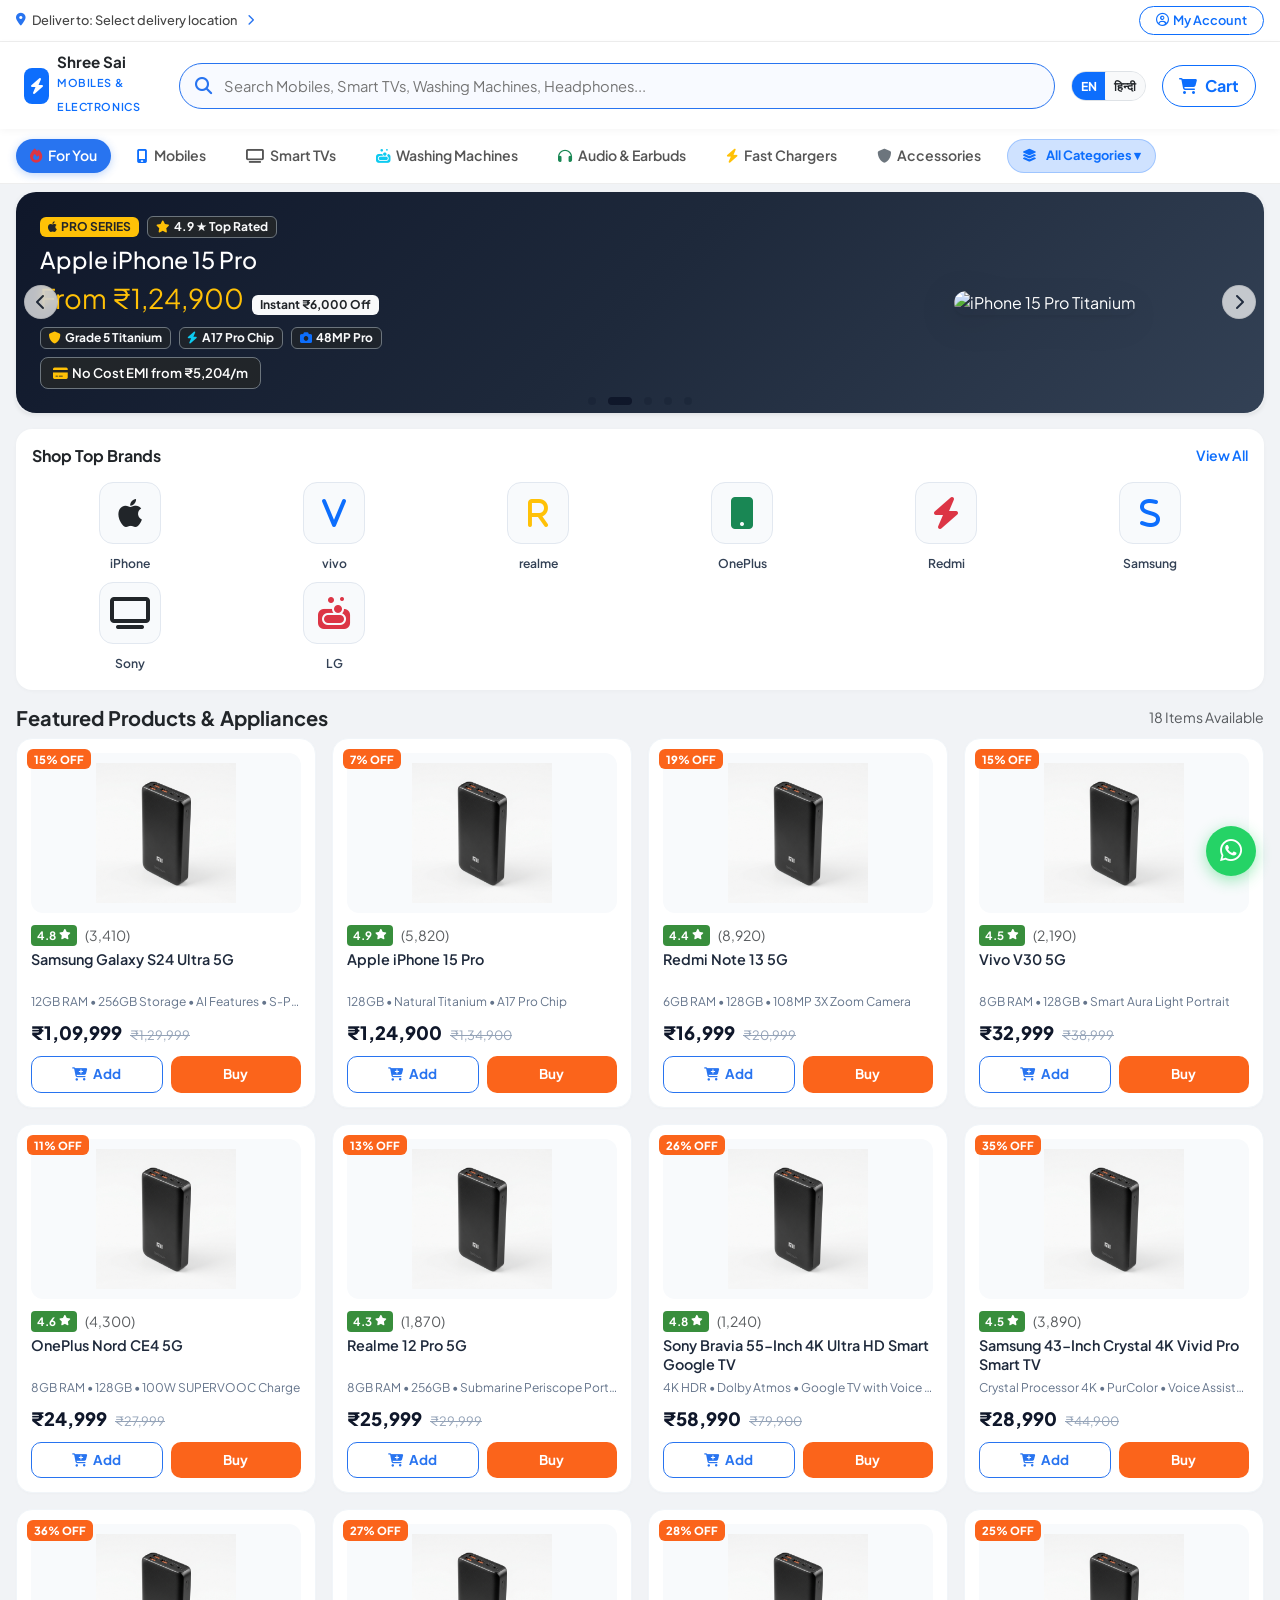
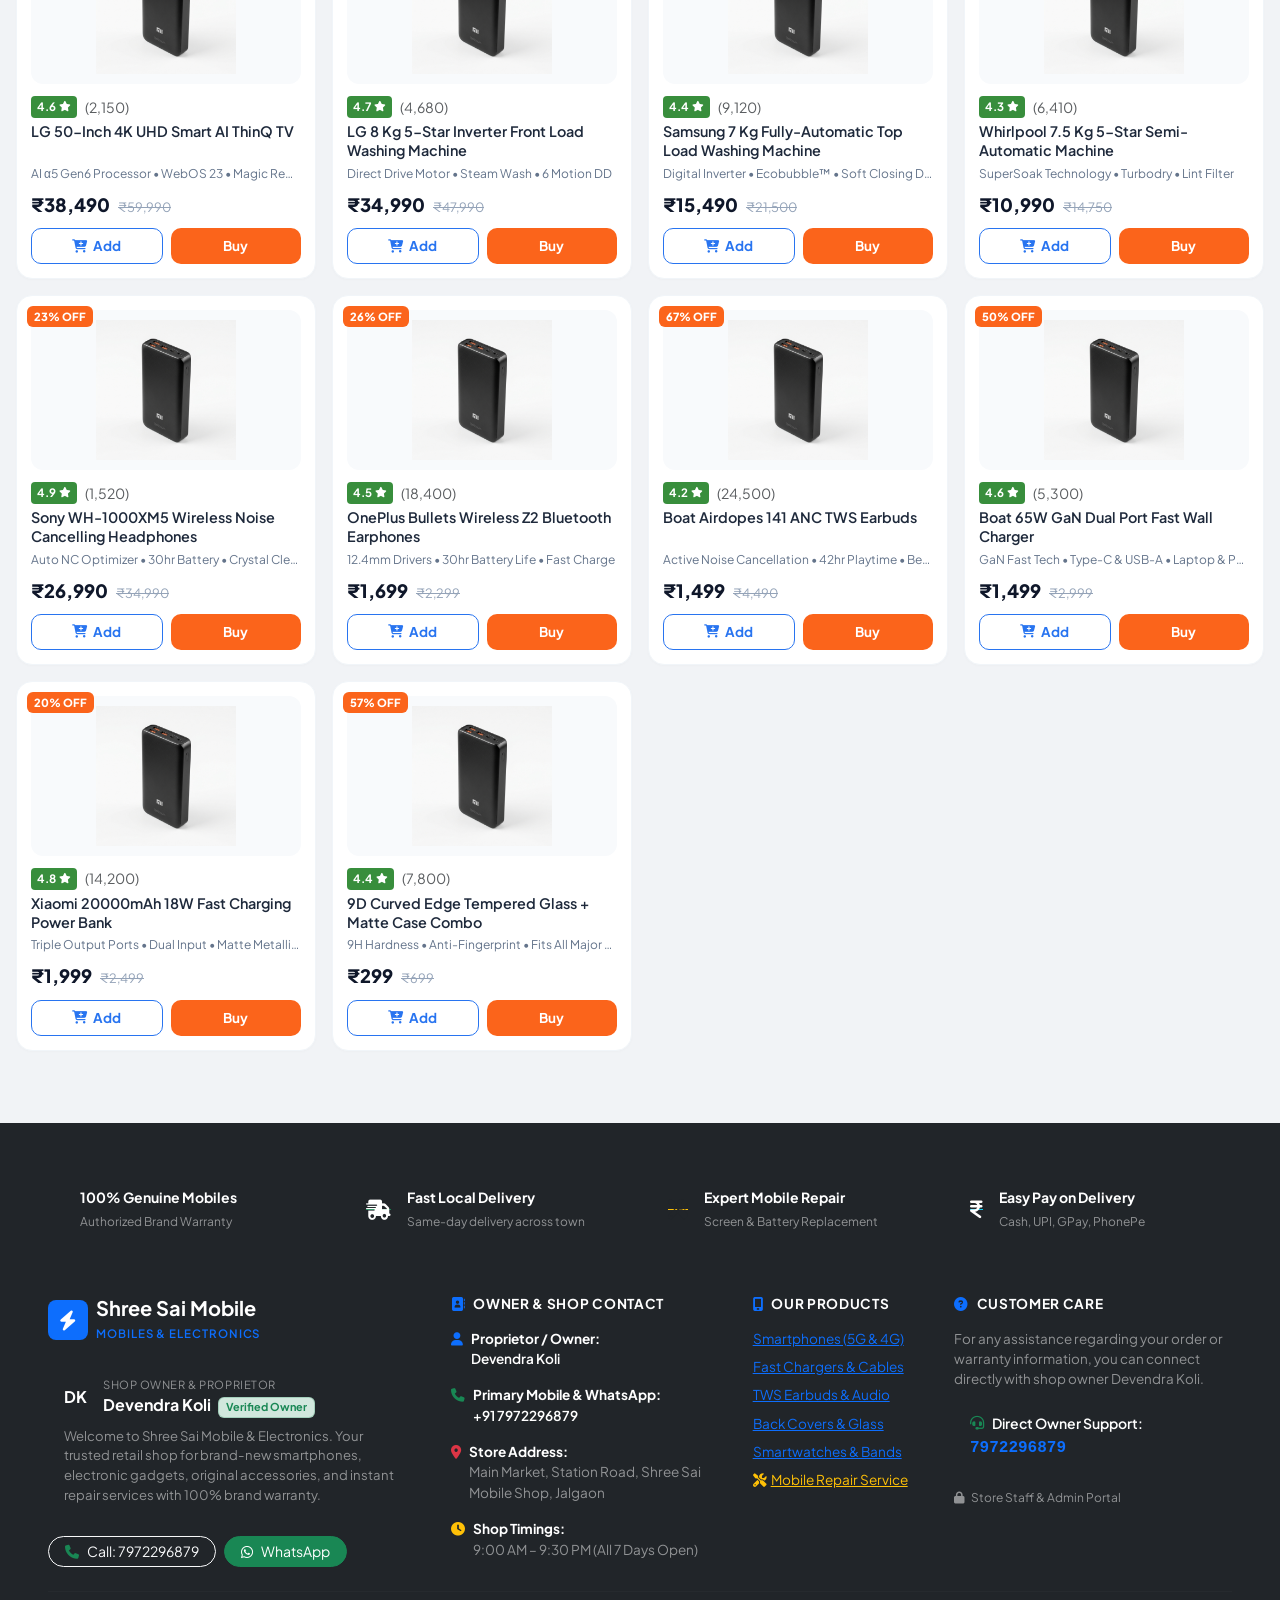
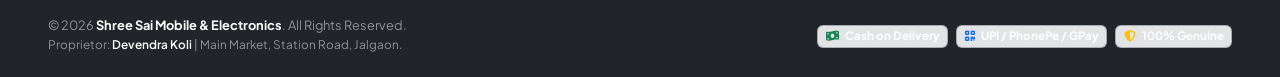
==== index.html @ baff97c4 "feat: complete Shree Sai Mobile & Electronics storefront, POS fast billing system, and management su" ====
<!DOCTYPE html>
<html lang="en">
<head>
    <meta charset="UTF-8">
    <meta name="viewport" content="width=device-width, initial-scale=1.0">
    <title>Shree Sai Mobile & Electronics | Online Store</title>

    <!-- Bootstrap 5.3 CSS -->
    <link href="https://cdn.jsdelivr.net/npm/bootstrap@5.3.3/dist/css/bootstrap.min.css" rel="stylesheet">

    <!-- FontAwesome 6 Icons -->
    <link rel="stylesheet" href="https://cdnjs.cloudflare.com/ajax/libs/font-awesome/6.5.1/css/all.min.css">

    <!-- Custom Storefront CSS -->
    <link rel="stylesheet" href="css/store.css">
</head>
<body>

    <!-- Simulated Mobile SMS Push Notification Toast -->
    <div id="smsNotificationBanner" class="sms-push-banner shadow-lg rounded-4 d-none">
        <div class="d-flex align-items-center gap-3">
            <div class="sms-icon-bubble bg-primary text-white rounded-circle d-flex align-items-center justify-content-center">
                <i class="fa-solid fa-comment-sms fa-lg"></i>
            </div>
            <div class="flex-grow-1">
                <div class="d-flex justify-content-between align-items-center">
                    <strong class="text-dark small"><i class="fa-solid fa-shield-check text-success me-1"></i> Shree Sai Mobile</strong>
                    <span class="badge bg-light text-muted fw-normal" style="font-size: 0.68rem;">Just now</span>
                </div>
                <div class="sms-text mt-1 text-dark" id="smsBannerText" style="font-size: 0.85rem;">
                    Your OTP for mobile verification is <span class="badge bg-primary fs-6 px-2 py-1 font-monospace" id="smsOtpCodeBadge">0000</span>.
                </div>
            </div>
            <button type="button" class="btn-close btn-close-sm" onclick="dismissSmsBanner()"></button>
        </div>
    </div>

    <!-- 1. Top Location & Quick Admin Bar -->
    <div class="store-topbar">
        <a href="javascript:void(0)" class="location-chip" onclick="alert('Delivery available across India with Same-Day Local Delivery!')">
            <i class="fa-solid fa-location-dot"></i>
            <span data-i18n="deliverToLabel">Deliver to: Select delivery location</span>
            <i class="fa-solid fa-chevron-right ms-1" style="font-size: 0.7rem;"></i>
        </a>

        <div class="d-flex align-items-center gap-2">
            <!-- Customer Account / Profile / Logout Dropdown -->
            <div id="userAccountTopChip">
                <button type="button" class="btn btn-sm btn-outline-primary rounded-pill px-3 py-1 fw-semibold d-flex align-items-center gap-1" style="font-size: 0.8rem;" onclick="openCustomerAuthModal()">
                    <i class="fa-regular fa-circle-user"></i>
                    <span data-i18n="accountGuest">My Account</span>
                </button>
            </div>
        </div>
    </div>

    <!-- 2. Sticky App Header with Search & Cart -->
    <header class="store-header">
        <div class="container-fluid px-2">
            <div class="d-flex align-items-center gap-2 gap-md-3">
                
                <!-- Store Brand Logo -->
                <div class="d-flex align-items-center gap-2">
                    <div class="rounded-3 bg-primary text-white d-flex align-items-center justify-content-center" style="width: 36px; height: 36px;">
                        <i class="fa-solid fa-bolt"></i>
                    </div>
                    <div class="d-none d-sm-block">
                        <div class="fw-bold text-dark lh-1" style="font-size: 0.95rem;">Shree Sai</div>
                        <small class="text-primary fw-semibold" style="font-size: 0.68rem; letter-spacing: 0.05em;">MOBILES & ELECTRONICS</small>
                    </div>
                </div>

                <!-- Big Pill Search Bar -->
                <div class="search-container flex-grow-1 position-relative">
                    <i class="fa-solid fa-magnifying-glass search-icon-inside" onclick="triggerStoreSearch()" title="Search"></i>
                    <input type="text" id="storeSearchInput" class="search-input-pill pe-5" placeholder="Search Mobiles, Smart TVs, Washing Machines, Headphones..." data-i18n-placeholder="storeSearchPlaceholder">
                    <button type="button" class="search-clear-btn d-none" id="storeSearchClearBtn" onclick="clearStoreSearch()" title="Clear search">
                        <i class="fa-solid fa-xmark"></i>
                    </button>
                </div>

                <!-- Direct Sticky Header Language Switcher (Visible on all screens) -->
                <div class="btn-group border rounded-pill overflow-hidden shadow-xs bg-light" role="group" style="flex-shrink: 0;">
                    <button type="button" class="btn btn-sm py-1 px-2 fw-bold" id="btnHeaderLangEn" onclick="setStoreLanguage('en')" style="font-size: 0.76rem;">
                        EN
                    </button>
                    <button type="button" class="btn btn-sm py-1 px-2 fw-bold" id="btnHeaderLangHi" onclick="setStoreLanguage('hi')" style="font-size: 0.76rem;">
                        हिन्दी
                    </button>
                </div>

                <!-- Desktop / Tablet Cart Trigger -->
                <button class="btn btn-outline-primary rounded-pill px-3 py-2 d-flex align-items-center gap-2 position-relative" onclick="openCartDrawer()" style="flex-shrink: 0;">
                    <i class="fa-solid fa-cart-shopping"></i>
                    <span class="d-none d-md-inline fw-bold" data-i18n="cartNav">Cart</span>
                    <span class="badge bg-danger rounded-pill cart-count-badge" style="display: none;">0</span>
                </button>

            </div>
        </div>
    </header>

    <!-- 3. Category Horizontal Scroll Tabs -->
    <nav class="category-scroll-bar">
        <button class="cat-tab active" data-category="all">
            <i class="fa-solid fa-fire text-danger"></i> <span data-i18n="tabForYou">For You</span>
        </button>
        <button class="cat-tab" data-category="mobiles">
            <i class="fa-solid fa-mobile-screen text-primary"></i> <span data-i18n="tabMobiles">Mobiles</span>
        </button>
        <button class="cat-tab" data-category="tvs">
            <i class="fa-solid fa-tv text-purple"></i> <span data-i18n="tabSmartTvs">Smart TVs</span>
        </button>
        <button class="cat-tab" data-category="washing_machines">
            <i class="fa-solid fa-soap text-info"></i> <span data-i18n="tabWashingMachines">Washing Machines</span>
        </button>
        <button class="cat-tab" data-category="audio">
            <i class="fa-solid fa-headphones text-success"></i> <span data-i18n="tabAudio">Audio & Earbuds</span>
        </button>
        <button class="cat-tab" data-category="chargers">
            <i class="fa-solid fa-bolt text-warning"></i> <span data-i18n="tabChargers">Fast Chargers</span>
        </button>
        <button class="cat-tab" data-category="accessories">
            <i class="fa-solid fa-shield text-secondary"></i> <span data-i18n="tabAccessories">Accessories</span>
        </button>
        <button class="cat-tab btn-all-cats bg-primary-subtle text-primary border-primary border-opacity-25 fw-bold" onclick="openCategoriesModal()" title="View all product categories">
            <i class="fa-solid fa-layer-group me-1"></i> <span data-i18n="allCategoriesBtn">All Categories ▾</span>
        </button>
    </nav>

    <!-- Main Storefront Container -->
    <main class="container-fluid px-3 py-2">

        <!-- 4. Hero Promo Banner Carousel (5 Dynamic Slides with 2-Second Auto-Slide & Controls) -->
        <div id="heroPromoCarousel" class="carousel slide position-relative mb-3" data-bs-ride="carousel" data-bs-interval="2000" data-bs-pause="hover">
            <!-- Carousel Indicators (Dots) -->
            <div class="carousel-indicators carousel-indicators-custom">
                <button type="button" data-bs-target="#heroPromoCarousel" data-bs-slide-to="0" class="active" aria-current="true" aria-label="Slide 1"></button>
                <button type="button" data-bs-target="#heroPromoCarousel" data-bs-slide-to="1" aria-label="Slide 2"></button>
                <button type="button" data-bs-target="#heroPromoCarousel" data-bs-slide-to="2" aria-label="Slide 3"></button>
                <button type="button" data-bs-target="#heroPromoCarousel" data-bs-slide-to="3" aria-label="Slide 4"></button>
                <button type="button" data-bs-target="#heroPromoCarousel" data-bs-slide-to="4" aria-label="Slide 5"></button>
            </div>

            <!-- Carousel Slides -->
            <div class="carousel-inner rounded-4 shadow-sm overflow-hidden">
                
                <!-- Slide 1: Galaxy S24 Ultra & Nova 5G -->
                <div class="carousel-item active">
                    <div class="promo-hero-card m-0" style="background: linear-gradient(135deg, #e0f2fe 0%, #dbeafe 50%, #eff6ff 100%); min-height: 220px;">
                        <div class="row align-items-center g-3">
                            <div class="col-7 col-md-8">
                                <div class="d-flex align-items-center gap-2 mb-2">
                                    <span class="badge bg-danger text-white px-2 py-1 fw-bold"><i class="fa-solid fa-fire me-1"></i><span data-i18n="slide1Badge">FESTIVE DEAL</span></span>
                                    <div class="hero-rating-badge mb-0">
                                        <span>4.8</span> <i class="fa-solid fa-star" style="font-size: 0.65rem;"></i>
                                    </div>
                                </div>
                                <h2 class="fw-extrabold text-dark mb-1" style="font-size: 1.45rem;" data-i18n="slide1Title">Samsung S24 Ultra & Nova 5G</h2>
                                <div class="d-flex align-items-baseline gap-2 mb-2">
                                    <span class="text-primary fw-extrabold" style="font-size: 1.7rem;" data-i18n="slide1Price">From ₹13,999</span>
                                    <span class="text-muted text-decoration-line-through small">₹19,999</span>
                                    <span class="badge bg-success">30% OFF</span>
                                </div>
                                <div class="d-flex flex-wrap gap-2 mb-2 d-none d-sm-flex">
                                    <span class="badge bg-white text-dark border"><i class="fa-solid fa-microchip text-primary me-1"></i>Snapdragon 8 Gen 3</span>
                                    <span class="badge bg-white text-dark border"><i class="fa-solid fa-camera text-danger me-1"></i>200MP AI Cam</span>
                                    <span class="badge bg-white text-dark border"><i class="fa-solid fa-battery-full text-success me-1"></i>6000mAh</span>
                                </div>
                                <div class="emi-pill mt-0"><i class="fa-solid fa-credit-card me-1 text-primary"></i><span data-i18n="slide1Emi">Pay Only ₹2,333/m No Cost EMI</span></div>
                            </div>
                            <div class="col-5 col-md-4 text-center">
                                <div class="hero-img-box">
                                    <img src="https://images.unsplash.com/photo-1610945265064-0e34e5519bbf?w=800&auto=format&fit=crop&q=80" alt="Flagship Smartphone" class="img-fluid rounded-4 shadow-sm" style="max-height: 190px; object-fit: cover;">
                                </div>
                            </div>
                        </div>
                    </div>
                </div>

                <!-- Slide 2: Apple iPhone 15 Pro Titanium -->
                <div class="carousel-item">
                    <div class="promo-hero-card m-0" style="background: linear-gradient(135deg, #0f172a 0%, #1e293b 50%, #334155 100%); min-height: 220px; color: #ffffff;">
                        <div class="row align-items-center g-3">
                            <div class="col-7 col-md-8">
                                <div class="d-flex align-items-center gap-2 mb-2">
                                    <span class="badge bg-warning text-dark px-2 py-1 fw-bold"><i class="fa-brands fa-apple me-1"></i><span data-i18n="slide2Badge">PRO SERIES</span></span>
                                    <span class="badge bg-dark border border-secondary text-light"><i class="fa-solid fa-star text-warning me-1"></i>4.9 ★ Top Rated</span>
                                </div>
                                <h2 class="fw-extrabold text-white mb-1" style="font-size: 1.45rem;" data-i18n="slide2Title">Apple iPhone 15 Pro</h2>
                                <div class="d-flex align-items-baseline gap-2 mb-2">
                                    <span class="text-warning fw-extrabold" style="font-size: 1.7rem;" data-i18n="slide2Price">From ₹1,24,900</span>
                                    <span class="badge bg-light text-dark">Instant ₹6,000 Off</span>
                                </div>
                                <div class="d-flex flex-wrap gap-2 mb-2 d-none d-sm-flex">
                                    <span class="badge bg-dark bg-opacity-75 text-light border border-secondary"><i class="fa-solid fa-shield text-warning me-1"></i>Grade 5 Titanium</span>
                                    <span class="badge bg-dark bg-opacity-75 text-light border border-secondary"><i class="fa-solid fa-bolt text-info me-1"></i>A17 Pro Chip</span>
                                    <span class="badge bg-dark bg-opacity-75 text-light border border-secondary"><i class="fa-solid fa-camera text-primary me-1"></i>48MP Pro</span>
                                </div>
                                <div class="emi-pill mt-0 bg-dark text-white border-secondary"><i class="fa-solid fa-credit-card me-1 text-warning"></i><span data-i18n="slide2Emi">No Cost EMI from ₹5,204/m</span></div>
                            </div>
                            <div class="col-5 col-md-4 text-center">
                                <div class="hero-img-box">
                                    <img src="https://images.unsplash.com/photo-1695048133142-1a20484d2569?w=800&auto=format&fit=crop&q=80" alt="iPhone 15 Pro Titanium" class="img-fluid rounded-4 shadow-sm" style="max-height: 190px; object-fit: cover;">
                                </div>
                            </div>
                        </div>
                    </div>
                </div>

                <!-- Slide 3: 4K Smart Google TVs (Cinema at Home) -->
                <div class="carousel-item">
                    <div class="promo-hero-card m-0" style="background: linear-gradient(135deg, #1e1b4b 0%, #312e81 50%, #4338ca 100%); min-height: 220px; color: #ffffff;">
                        <div class="row align-items-center g-3">
                            <div class="col-7 col-md-8">
                                <div class="d-flex align-items-center gap-2 mb-2">
                                    <span class="badge bg-info text-dark px-2 py-1 fw-bold"><i class="fa-solid fa-tv me-1"></i><span data-i18n="slide3Badge">CINEMA EXPERIENCE</span></span>
                                    <span class="badge bg-dark border border-secondary text-light"><i class="fa-solid fa-star text-warning me-1"></i>4.8 ★</span>
                                </div>
                                <h2 class="fw-extrabold text-white mb-1" style="font-size: 1.45rem;" data-i18n="slide3Title">Sony Bravia & Samsung 4K TV</h2>
                                <div class="d-flex align-items-baseline gap-2 mb-2">
                                    <span class="text-warning fw-extrabold" style="font-size: 1.7rem;" data-i18n="slide3Price">From ₹24,990</span>
                                    <span class="badge bg-danger">Up to 45% OFF</span>
                                </div>
                                <div class="d-flex flex-wrap gap-2 mb-2 d-none d-sm-flex">
                                    <span class="badge bg-dark bg-opacity-75 text-light border border-secondary"><i class="fa-solid fa-volume-high text-info me-1"></i>Dolby Atmos</span>
                                    <span class="badge bg-dark bg-opacity-75 text-light border border-secondary"><i class="fa-solid fa-expand text-warning me-1"></i>55" Bezel-less</span>
                                    <span class="badge bg-dark bg-opacity-75 text-light border border-secondary"><i class="fa-solid fa-microphone text-success me-1"></i>Google TV</span>
                                </div>
                                <div class="emi-pill mt-0 bg-dark text-white border-secondary"><i class="fa-solid fa-truck me-1 text-info"></i><span data-i18n="slide3Emi">Free Installation + ₹1,250/m EMI</span></div>
                            </div>
                            <div class="col-5 col-md-4 text-center">
                                <div class="hero-img-box">
                                    <img src="https://images.unsplash.com/photo-1593359677879-a4bb92f829d1?w=800&auto=format&fit=crop&q=80" alt="4K Smart Google TV" class="img-fluid rounded-4 shadow-sm" style="max-height: 190px; object-fit: cover;">
                                </div>
                            </div>
                        </div>
                    </div>
                </div>

                <!-- Slide 4: 5-Star Inverter Washing Machines -->
                <div class="carousel-item">
                    <div class="promo-hero-card m-0" style="background: linear-gradient(135deg, #f0fdfa 0%, #ccfbf1 50%, #99f6e4 100%); min-height: 220px;">
                        <div class="row align-items-center g-3">
                            <div class="col-7 col-md-8">
                                <div class="d-flex align-items-center gap-2 mb-2">
                                    <span class="badge text-white px-2 py-1 fw-bold" style="background: #0d9488;"><i class="fa-solid fa-soap me-1"></i><span data-i18n="slide4Badge">HOME APPLIANCES</span></span>
                                    <div class="hero-rating-badge mb-0">
                                        <span>4.7</span> <i class="fa-solid fa-star" style="font-size: 0.65rem;"></i>
                                    </div>
                                </div>
                                <h2 class="fw-extrabold text-dark mb-1" style="font-size: 1.45rem;" data-i18n="slide4Title">LG & Samsung Inverter Washers</h2>
                                <div class="d-flex align-items-baseline gap-2 mb-2">
                                    <span class="fw-extrabold" style="color: #0f766e; font-size: 1.7rem;" data-i18n="slide4Price">Starts @ ₹10,990</span>
                                    <span class="badge bg-success">Flat 30% OFF</span>
                                </div>
                                <div class="d-flex flex-wrap gap-2 mb-2 d-none d-sm-flex">
                                    <span class="badge bg-white text-dark border"><i class="fa-solid fa-wind text-info me-1"></i>Steam Wash</span>
                                    <span class="badge bg-white text-dark border"><i class="fa-solid fa-star text-warning me-1"></i>5-Star Energy Saver</span>
                                    <span class="badge bg-white text-dark border"><i class="fa-solid fa-certificate text-success me-1"></i>10-Yr Motor Warranty</span>
                                </div>
                                <div class="emi-pill mt-0"><i class="fa-solid fa-truck-fast me-1 text-success"></i><span data-i18n="slide4Emi">Free Local Delivery & Free Demo</span></div>
                            </div>
                            <div class="col-5 col-md-4 text-center">
                                <div class="hero-img-box">
                                    <img src="https://images.unsplash.com/photo-1626806787461-102c1bfaaea1?w=800&auto=format&fit=crop&q=80" alt="Inverter Washing Machine" class="img-fluid rounded-4 shadow-sm" style="max-height: 190px; object-fit: cover;">
                                </div>
                            </div>
                        </div>
                    </div>
                </div>

                <!-- Slide 5: Audio & Fast Chargers Mega Sale -->
                <div class="carousel-item">
                    <div class="promo-hero-card m-0" style="background: linear-gradient(135deg, #fdf2f8 0%, #fce7f3 50%, #fbcfe8 100%); min-height: 220px;">
                        <div class="row align-items-center g-3">
                            <div class="col-7 col-md-8">
                                <div class="d-flex align-items-center gap-2 mb-2">
                                    <span class="badge bg-danger text-white px-2 py-1 fw-bold"><i class="fa-solid fa-headphones me-1"></i><span data-i18n="slide5Badge">AUDIO BONANZA</span></span>
                                    <div class="hero-rating-badge mb-0">
                                        <span>4.9</span> <i class="fa-solid fa-star" style="font-size: 0.65rem;"></i>
                                    </div>
                                </div>
                                <h2 class="fw-extrabold text-dark mb-1" style="font-size: 1.45rem;" data-i18n="slide5Title">Sony ANC & 65W GaN Chargers</h2>
                                <div class="d-flex align-items-baseline gap-2 mb-2">
                                    <span class="text-danger fw-extrabold" style="font-size: 1.7rem;" data-i18n="slide5Price">Flat 50% - 60% OFF</span>
                                    <span class="text-muted small">Starts @ ₹299</span>
                                </div>
                                <div class="d-flex flex-wrap gap-2 mb-2 d-none d-sm-flex">
                                    <span class="badge bg-white text-dark border"><i class="fa-solid fa-ear-listen text-primary me-1"></i>Active Noise Cancelling</span>
                                    <span class="badge bg-white text-dark border"><i class="fa-solid fa-bolt text-warning me-1"></i>65W Dual Type-C</span>
                                    <span class="badge bg-white text-dark border"><i class="fa-solid fa-clock text-success me-1"></i>40-Hr Playtime</span>
                                </div>
                                <div class="emi-pill mt-0"><i class="fa-solid fa-shield-check me-1 text-primary"></i><span data-i18n="slide5Emi">100% Original with Brand Warranty</span></div>
                            </div>
                            <div class="col-5 col-md-4 text-center">
                                <div class="hero-img-box">
                                    <img src="https://images.unsplash.com/photo-1505740420928-5e560c06d30e?w=800&auto=format&fit=crop&q=80" alt="Sony Headphones and Chargers" class="img-fluid rounded-4 shadow-sm" style="max-height: 190px; object-fit: cover;">
                                </div>
                            </div>
                        </div>
                    </div>
                </div>

            </div>

            <!-- Controls (Prev / Next Buttons) -->
            <button class="carousel-control-prev carousel-ctrl-btn ms-2" type="button" data-bs-target="#heroPromoCarousel" data-bs-slide="prev" aria-label="Previous">
                <i class="fa-solid fa-chevron-left"></i>
            </button>
            <button class="carousel-control-next carousel-ctrl-btn me-2" type="button" data-bs-target="#heroPromoCarousel" data-bs-slide="next" aria-label="Next">
                <i class="fa-solid fa-chevron-right"></i>
            </button>
        </div>

        <!-- 5. Brand Grid Icons (As in Screenshot: iPhone, Vivo, Realme, OPPO, Redmi, Samsung, etc.) -->
        <div class="brand-grid-container">
            <div class="d-flex justify-content-between align-items-center mb-3">
                <h6 class="fw-bold mb-0 text-dark" data-i18n="shopTopBrands">Shop Top Brands</h6>
                <a href="javascript:void(0)" onclick="resetFilters()" class="text-primary text-decoration-none fw-semibold small" data-i18n="viewAllBrands">View All</a>
            </div>

            <div class="row row-cols-4 row-cols-sm-6 row-cols-md-8 g-2 text-center">
                <!-- Apple -->
                <div class="col">
                    <a href="javascript:void(0)" class="brand-circle-item" data-brand="Apple">
                        <div class="brand-icon-wrapper">
                            <i class="fa-brands fa-apple fa-2x text-dark"></i>
                        </div>
                        <span class="brand-label">iPhone</span>
                    </a>
                </div>

                <!-- Vivo -->
                <div class="col">
                    <a href="javascript:void(0)" class="brand-circle-item" data-brand="Vivo">
                        <div class="brand-icon-wrapper">
                            <i class="fa-solid fa-v fa-2x text-primary"></i>
                        </div>
                        <span class="brand-label">vivo</span>
                    </a>
                </div>

                <!-- Realme -->
                <div class="col">
                    <a href="javascript:void(0)" class="brand-circle-item" data-brand="Realme">
                        <div class="brand-icon-wrapper">
                            <i class="fa-solid fa-r fa-2x text-warning"></i>
                        </div>
                        <span class="brand-label">realme</span>
                    </a>
                </div>

                <!-- OnePlus -->
                <div class="col">
                    <a href="javascript:void(0)" class="brand-circle-item" data-brand="OnePlus">
                        <div class="brand-icon-wrapper">
                            <i class="fa-solid fa-mobile-button fa-2x text-success"></i>
                        </div>
                        <span class="brand-label">OnePlus</span>
                    </a>
                </div>

                <!-- Redmi -->
                <div class="col">
                    <a href="javascript:void(0)" class="brand-circle-item" data-brand="Redmi">
                        <div class="brand-icon-wrapper">
                            <i class="fa-solid fa-bolt fa-2x text-danger"></i>
                        </div>
                        <span class="brand-label">Redmi</span>
                    </a>
                </div>

                <!-- Samsung -->
                <div class="col">
                    <a href="javascript:void(0)" class="brand-circle-item" data-brand="Samsung">
                        <div class="brand-icon-wrapper">
                            <i class="fa-solid fa-s fa-2x text-primary"></i>
                        </div>
                        <span class="brand-label">Samsung</span>
                    </a>
                </div>

                <!-- Sony -->
                <div class="col">
                    <a href="javascript:void(0)" class="brand-circle-item" data-brand="Sony">
                        <div class="brand-icon-wrapper">
                            <i class="fa-solid fa-tv fa-2x text-dark"></i>
                        </div>
                        <span class="brand-label">Sony</span>
                    </a>
                </div>

                <!-- LG -->
                <div class="col">
                    <a href="javascript:void(0)" class="brand-circle-item" data-brand="LG">
                        <div class="brand-icon-wrapper">
                            <i class="fa-solid fa-soap fa-2x text-danger"></i>
                        </div>
                        <span class="brand-label">LG</span>
                    </a>
                </div>
            </div>
        </div>


        <!-- 7. Product Catalog Grid -->
        <div class="mb-3" id="productsGridSection">
            <div class="d-flex justify-content-between align-items-center mb-2">
                <h5 class="fw-bold mb-0 text-dark" id="productsGridHeaderTitle" data-i18n="featuredTitle">Featured Products & Appliances</h5>
                <span class="text-muted small" id="productsGridCount">18 Items Available</span>
            </div>

            <!-- Active Filter Chip Banner (Shown when a category or brand is selected) -->
            <div id="activeFilterBadgeBanner" class="alert alert-primary py-2 px-3 mb-3 d-flex align-items-center justify-content-between rounded-3 border-primary-subtle d-none">
                <div class="d-flex align-items-center gap-2">
                    <i class="fa-solid fa-filter text-primary"></i>
                    <span class="small fw-semibold" id="activeFilterText">Filtered by: Mobiles</span>
                </div>
                <button type="button" class="btn btn-sm btn-outline-primary py-0 px-2 rounded-pill small" onclick="resetFilters()">
                    <i class="fa-solid fa-xmark me-1"></i> Show All Products
                </button>
            </div>

            <!-- Products injected by store.js -->
            <div class="row g-3" id="productsGrid"></div>
        </div>

    </main>

    <!-- ==========================================================
         8. Modern E-Commerce Storefront Footer with Full Owner Information
         ========================================================== -->
    <footer class="store-footer bg-dark text-white pt-5 pb-4 mt-5">
        <!-- Top Trust Badges Bar -->
        <div class="container-fluid px-3 px-md-5 mb-5">
            <div class="row g-3 g-md-4">
                <div class="col-6 col-md-3">
                    <div class="footer-trust-card d-flex align-items-center gap-3 p-3 rounded-4">
                        <div class="trust-icon-box bg-primary text-white d-flex align-items-center justify-content-center">
                            <i class="fa-solid fa-shield-check fa-lg"></i>
                        </div>
                        <div>
                            <div class="fw-bold text-white small" data-i18n="trust1Title">100% Genuine Mobiles</div>
                            <small class="text-white-50" style="font-size: 0.75rem;" data-i18n="trust1Desc">Authorized Brand Warranty</small>
                        </div>
                    </div>
                </div>
                <div class="col-6 col-md-3">
                    <div class="footer-trust-card d-flex align-items-center gap-3 p-3 rounded-4">
                        <div class="trust-icon-box bg-success text-white d-flex align-items-center justify-content-center">
                            <i class="fa-solid fa-truck-fast fa-lg"></i>
                        </div>
                        <div>
                            <div class="fw-bold text-white small" data-i18n="trust2Title">Fast Local Delivery</div>
                            <small class="text-white-50" style="font-size: 0.75rem;" data-i18n="trust2Desc">Same-day delivery across town</small>
                        </div>
                    </div>
                </div>
                <div class="col-6 col-md-3">
                    <div class="footer-trust-card d-flex align-items-center gap-3 p-3 rounded-4">
                        <div class="trust-icon-box bg-warning text-dark d-flex align-items-center justify-content-center">
                            <i class="fa-solid fa-screwdriver-wrench fa-lg"></i>
                        </div>
                        <div>
                            <div class="fw-bold text-white small" data-i18n="trust3Title">Expert Mobile Repair</div>
                            <small class="text-white-50" style="font-size: 0.75rem;" data-i18n="trust3Desc">Screen & Battery Replacement</small>
                        </div>
                    </div>
                </div>
                <div class="col-6 col-md-3">
                    <div class="footer-trust-card d-flex align-items-center gap-3 p-3 rounded-4">
                        <div class="trust-icon-box bg-info text-white d-flex align-items-center justify-content-center">
                            <i class="fa-solid fa-indian-rupee-sign fa-lg"></i>
                        </div>
                        <div>
                            <div class="fw-bold text-white small" data-i18n="trust4Title">Easy Pay on Delivery</div>
                            <small class="text-white-50" style="font-size: 0.75rem;" data-i18n="trust4Desc">Cash, UPI, GPay, PhonePe</small>
                        </div>
                    </div>
                </div>
            </div>
        </div>

        <!-- Main Footer Columns -->
        <div class="container-fluid px-3 px-md-5">
            <div class="row g-4 mb-4">
                
                <!-- Column 1: Store & Owner Showcase -->
                <div class="col-12 col-md-4">
                    <div class="d-flex align-items-center gap-2 mb-3">
                        <div class="rounded-3 bg-primary text-white d-flex align-items-center justify-content-center" style="width: 40px; height: 40px;">
                            <i class="fa-solid fa-bolt fa-lg"></i>
                        </div>
                        <div>
                            <h5 class="fw-bold text-white mb-0" data-i18n="brandTitle">Shree Sai Mobile</h5>
                            <small class="text-primary fw-semibold" style="font-size: 0.72rem; letter-spacing: 0.08em;">MOBILES & ELECTRONICS</small>
                        </div>
                    </div>

                    <!-- Owner Profile Card inside Footer -->
                    <div class="owner-highlight-card p-3 rounded-3 mb-3">
                        <div class="d-flex align-items-center gap-3 mb-2">
                            <div class="owner-avatar-circle text-white fw-bold rounded-circle d-flex align-items-center justify-content-center">
                                DK
                            </div>
                            <div>
                                <div class="text-white-50 small text-uppercase" style="font-size: 0.7rem; letter-spacing: 0.05em;" data-i18n="footerOwnerLabel">Shop Owner & Proprietor</div>
                                <div class="fw-bold text-white fs-6">Devendra Koli <span class="badge bg-success-subtle text-success border border-success border-opacity-25 ms-1" style="font-size: 0.68rem;">Verified Owner</span></div>
                            </div>
                        </div>
                        <p class="text-white-50 small mb-0" style="font-size: 0.82rem; line-height: 1.5;" data-i18n="footerOwnerDesc">
                            श्री साई मोबाइल & इलेक्ट्रॉनिक्स में आपका स्वागत है। हम आपके लिए नए ब्रांडेड स्मार्टफोन्स, गैजेट्स, ओरिजिनल एक्सेसरीज और तेज रिपेयरिंग सर्विस 100% असली वारंटी के साथ उपलब्ध कराते हैं।
                        </p>
                    </div>

                    <!-- Action Buttons for Owner Contact -->
                    <div class="d-flex gap-2">
                        <a href="tel:7972296879" class="btn btn-sm btn-outline-light rounded-pill px-3 d-flex align-items-center gap-2">
                            <i class="fa-solid fa-phone text-success"></i>
                            <span>Call: 7972296879</span>
                        </a>
                        <a href="https://wa.me/917972296879?text=Hello%20Devendra%20ji,%20I%20have%20an%20inquiry%20regarding%20mobile%20purchase" target="_blank" class="btn btn-sm btn-success rounded-pill px-3 d-flex align-items-center gap-2">
                            <i class="fa-brands fa-whatsapp"></i>
                            <span>WhatsApp</span>
                        </a>
                    </div>
                </div>

                <!-- Column 2: Owner Contact & Shop Location -->
                <div class="col-12 col-sm-6 col-md-3">
                    <h6 class="text-white fw-bold mb-3 text-uppercase" style="letter-spacing: 0.05em; font-size: 0.85rem;">
                        <i class="fa-solid fa-address-book text-primary me-2"></i><span data-i18n="footerContactHeading">Owner & Shop Contact</span>
                    </h6>
                    <ul class="list-unstyled text-white-50 small mb-0 d-flex flex-column gap-3" style="font-size: 0.85rem;">
                        <li class="d-flex align-items-start gap-2">
                            <i class="fa-solid fa-user text-primary mt-1"></i>
                            <div>
                                <strong class="text-white d-block" data-i18n="footerOwnerTitle">Proprietor / Owner:</strong>
                                <span class="text-white fw-semibold" data-i18n="footerOwnerNameText">Devendra Koli (देवेन्द्र कोली)</span>
                            </div>
                        </li>
                        <li class="d-flex align-items-start gap-2">
                            <i class="fa-solid fa-phone text-success mt-1"></i>
                            <div>
                                <strong class="text-white d-block" data-i18n="footerPhoneTitle">Primary Mobile & WhatsApp:</strong>
                                <a href="tel:7972296879" class="text-white text-decoration-none fw-semibold">+91 7972296879</a>
                            </div>
                        </li>
                        <li class="d-flex align-items-start gap-2">
                            <i class="fa-solid fa-location-dot text-danger mt-1"></i>
                            <div>
                                <strong class="text-white d-block" data-i18n="footerAddressTitle">Store Address:</strong>
                                <span data-i18n="footerAddressText">Main Market, Station Road, Shree Sai Mobile Shop, Jalgaon</span>
                            </div>
                        </li>
                        <li class="d-flex align-items-start gap-2">
                            <i class="fa-solid fa-clock text-warning mt-1"></i>
                            <div>
                                <strong class="text-white d-block" data-i18n="footerHoursTitle">Shop Timings:</strong>
                                <span data-i18n="footerHoursText">9:00 AM – 9:30 PM (All 7 Days Open / रोज़ खुला)</span>
                            </div>
                        </li>
                    </ul>
                </div>

                <!-- Column 3: Brands & Key Services -->
                <div class="col-12 col-sm-6 col-md-2">
                    <h6 class="text-white fw-bold mb-3 text-uppercase" style="letter-spacing: 0.05em; font-size: 0.85rem;">
                        <i class="fa-solid fa-mobile-screen text-primary me-2"></i><span data-i18n="footerProductsHeading">Our Products</span>
                    </h6>
                    <ul class="list-unstyled text-white-50 small mb-0 d-flex flex-column gap-2" style="font-size: 0.85rem;">
                        <li><a href="javascript:void(0)" onclick="filterCategory('smartphones')" class="footer-link-item">Smartphones (5G & 4G)</a></li>
                        <li><a href="javascript:void(0)" onclick="filterCategory('accessories')" class="footer-link-item">Fast Chargers & Cables</a></li>
                        <li><a href="javascript:void(0)" onclick="filterCategory('accessories')" class="footer-link-item">TWS Earbuds & Audio</a></li>
                        <li><a href="javascript:void(0)" onclick="filterCategory('accessories')" class="footer-link-item">Back Covers & Glass</a></li>
                        <li><a href="javascript:void(0)" onclick="filterCategory('smartwatches')" class="footer-link-item">Smartwatches & Bands</a></li>
                        <li><a href="javascript:void(0)" onclick="alert('Visit our store for 30-minute instant mobile screen and battery replacement!')" class="footer-link-item text-warning"><i class="fa-solid fa-screwdriver-wrench me-1"></i>Mobile Repair Service</a></li>
                    </ul>
                </div>

                <!-- Column 4: Customer Help & Policies -->
                <div class="col-12 col-md-3">
                    <h6 class="text-white fw-bold mb-3 text-uppercase" style="letter-spacing: 0.05em; font-size: 0.85rem;">
                        <i class="fa-solid fa-circle-question text-primary me-2"></i><span data-i18n="footerHelpHeading">Customer Care</span>
                    </h6>
                    <p class="text-white-50 small mb-3" style="font-size: 0.84rem; line-height: 1.5;" data-i18n="footerHelpDesc">
                        ऑर्डर से संबंधित किसी भी सहायता या वारंटी की जानकारी के लिए आप सीधे दुकान मालिक देवेन्द्र कोली जी से बात कर सकते हैं।
                    </p>

                    <div class="p-2 px-3 rounded-3 bg-dark-subtle-2 mb-3">
                        <div class="small fw-semibold text-white d-flex align-items-center gap-2">
                            <i class="fa-solid fa-headset text-success"></i>
                            <span data-i18n="footerSupportDirect">Direct Owner Support:</span>
                        </div>
                        <a href="tel:7972296879" class="text-primary fw-bold text-decoration-none font-monospace fs-6">7972296879</a>
                    </div>

                    <!-- Admin Login Shortcut -->
                    <div class="mt-2">
                        <a href="login.html" class="text-white-50 small text-decoration-none footer-link-item" style="font-size: 0.75rem;">
                            <i class="fa-solid fa-lock me-1"></i> <span data-i18n="footerAdminPortal">Store Staff & Admin Portal</span>
                        </a>
                    </div>
                </div>

            </div>

            <hr class="border-secondary border-opacity-25 my-4">

            <!-- Bottom Copyright & Payment Modes Bar -->
            <div class="row align-items-center g-3 pb-md-0 pb-5">
                <div class="col-12 col-md-6 text-center text-md-start">
                    <div class="text-white-50 small" style="font-size: 0.8rem;">
                        © 2026 <strong class="text-white">Shree Sai Mobile & Electronics</strong>. All Rights Reserved.
                    </div>
                    <div class="text-white-50" style="font-size: 0.74rem;">
                        Proprietor: <span class="text-white fw-semibold">Devendra Koli</span> | Main Market, Station Road, Jalgaon.
                    </div>
                </div>
                <div class="col-12 col-md-6 text-center text-md-end">
                    <div class="d-inline-flex align-items-center gap-2 flex-wrap justify-content-center justify-content-md-end">
                        <span class="badge bg-secondary-subtle text-white border border-secondary border-opacity-50" style="font-size: 0.72rem;"><i class="fa-solid fa-money-bill-wave text-success me-1"></i> Cash on Delivery</span>
                        <span class="badge bg-secondary-subtle text-white border border-secondary border-opacity-50" style="font-size: 0.72rem;"><i class="fa-solid fa-qrcode text-primary me-1"></i> UPI / PhonePe / GPay</span>
                        <span class="badge bg-secondary-subtle text-white border border-secondary border-opacity-50" style="font-size: 0.72rem;"><i class="fa-solid fa-shield-halved text-warning me-1"></i> 100% Genuine</span>
                    </div>
                </div>
            </div>
        </div>
    </footer>

    <!-- 8. Mobile Sticky Bottom Navigation (Exact icons from user's photo) -->
    <nav class="mobile-bottom-nav">
        <a href="javascript:void(0)" class="bottom-nav-item active" onclick="resetFilters()">
            <i class="fa-solid fa-house"></i>
            <span data-i18n="homeNav">Home</span>
        </a>
        <a href="javascript:void(0)" class="bottom-nav-item" onclick="openCategoriesModal()">
            <i class="fa-solid fa-border-all"></i>
            <span data-i18n="categoriesNav">Categories</span>
        </a>
        <a href="javascript:void(0)" onclick="handleCustomerAccountClick()" class="bottom-nav-item">
            <i class="fa-solid fa-user"></i>
            <span data-i18n="accountNav">Account</span>
        </a>
        <a href="javascript:void(0)" class="bottom-nav-item position-relative" onclick="openCartDrawer()">
            <i class="fa-solid fa-cart-shopping"></i>
            <span data-i18n="cartNav">Cart</span>
            <span class="cart-counter-badge cart-count-badge" style="display: none;">0</span>
        </a>
    </nav>

    <!-- 9. Floating WhatsApp Direct Contact -->
    <a href="https://api.whatsapp.com/send?phone=917972296879&text=Hello%20Shree%20Sai%20Mobile,%20I%20want%20to%20inquire%20about%20products" target="_blank" class="whatsapp-float-btn" title="Chat with Store Support on WhatsApp">
        <i class="fa-brands fa-whatsapp"></i>
    </a>

    <!-- 10. Slide-Over Shopping Cart Drawer (Offcanvas) -->
    <div class="offcanvas offcanvas-end" tabindex="-1" id="cartOffcanvas" aria-labelledby="cartOffcanvasLabel">
        <div class="offcanvas-header border-bottom">
            <h5 class="offcanvas-title fw-bold" id="cartOffcanvasLabel">
                <i class="fa-solid fa-bag-shopping text-primary me-2"></i><span data-i18n="cartTitle">My Shopping Cart</span>
            </h5>
            <button type="button" class="btn-close" data-bs-dismiss="offcanvas" aria-label="Close"></button>
        </div>

        <div class="offcanvas-body d-flex flex-column">
            <!-- Items List -->
            <div id="cartItemsContainer" class="flex-grow-1 overflow-y-auto mb-3"></div>

            <!-- Price Breakdown & Checkout -->
            <div class="border-top pt-3 mt-auto">
                <div class="d-flex justify-content-between mb-2 small text-muted">
                    <span data-i18n="subtotalLabel">Subtotal:</span>
                    <span id="cartSubtotalPrice" class="fw-semibold text-dark">₹0</span>
                </div>
                <div class="d-flex justify-content-between mb-2 small text-muted">
                    <span>Delivery:</span>
                    <span class="text-success fw-bold" data-i18n="freeDeliveryLabel">FREE Delivery</span>
                </div>
                <div class="d-flex justify-content-between mb-3 fs-5 fw-bold text-dark">
                    <span data-i18n="totalAmountLabel">Total Amount:</span>
                    <span id="cartTotalPrice" class="text-primary">₹0</span>
                </div>

                <!-- Customer Details for WhatsApp / COD Order -->
                <div class="mb-3 p-3 bg-light rounded-3 border" id="checkoutDetailsCard">
                    <!-- State A: Saved Profile Display -->
                    <div id="checkoutSavedProfileState" class="d-none">
                        <div class="d-flex justify-content-between align-items-center mb-2 pb-1 border-bottom">
                            <span class="small fw-bold text-success"><i class="fa-solid fa-circle-check me-1"></i> <span data-i18n="deliveringTo">Delivering to:</span></span>
                            <button type="button" class="btn btn-sm btn-link p-0 text-decoration-none fw-semibold small" style="font-size: 0.78rem;" onclick="toggleEditCheckoutDetails(true)">
                                <i class="fa-solid fa-pen-to-square me-1"></i><span data-i18n="editBtn">Edit</span>
                            </button>
                        </div>
                        <div class="fw-bold text-dark" id="checkoutSavedName">-</div>
                        <div class="small text-muted mb-1"><i class="fa-solid fa-phone text-primary me-1"></i><span id="checkoutSavedPhone">-</span></div>
                        <div class="small text-secondary"><i class="fa-solid fa-location-dot text-danger me-1"></i><span id="checkoutSavedAddress">-</span></div>
                    </div>

                    <!-- State B: Input Fields (For new customer or when editing) -->
                    <div id="checkoutEditState">
                        <div class="d-flex justify-content-between align-items-center mb-2">
                            <h6 class="fw-bold small mb-0 text-dark" data-i18n="quickDeliveryTitle">Delivery & Contact Details</h6>
                            <button type="button" class="btn btn-sm btn-link p-0 text-decoration-none small" style="font-size: 0.75rem;" onclick="promptReturningCustomerLookup()">
                                <span data-i18n="returningCustLink">Already registered?</span>
                            </button>
                        </div>
                        <input type="text" id="checkoutName" class="form-control form-control-sm mb-2" placeholder="Your Full Name (पूरा नाम) *" data-i18n-placeholder="namePlaceholder">
                        <input type="tel" id="checkoutPhone" class="form-control form-control-sm mb-2" placeholder="10-Digit Mobile Number (मोबाइल नंबर) *" data-i18n-placeholder="phonePlaceholder" maxlength="10">
                        <input type="text" id="checkoutAddress" class="form-control form-control-sm mb-2" placeholder="Delivery Address / City (डिलीवरी का पता) *" data-i18n-placeholder="addressPlaceholder">
                        <div class="form-check">
                            <input class="form-check-input" type="checkbox" id="chkSaveCustomerProfile" checked>
                            <label class="form-check-label text-muted" for="chkSaveCustomerProfile" style="font-size: 0.75rem;" data-i18n="chkSaveDetails">
                                Save details for faster future orders
                            </label>
                        </div>
                    </div>
                </div>

                <!-- 1. Primary Button: Pay Online via PhonePe / GPay / QR Scanner -->
                <button class="btn btn-pay-online-upi w-100 py-3 fw-bold mb-2 d-flex align-items-center justify-content-center gap-2 rounded-3 shadow-sm" onclick="startUpiOnlinePayment()">
                    <i class="fa-solid fa-qrcode fa-lg"></i>
                    <span data-i18n="payOnlineUpiBtn">Pay Online (PhonePe / GPay / QR)</span>
                </button>

                <!-- 2. Dual Buttons: WhatsApp Order & Cash on Delivery -->
                <div class="row g-2 mb-2">
                    <div class="col-6">
                        <button class="btn btn-success w-100 py-2 fw-bold d-flex align-items-center justify-content-center gap-1 rounded-3" style="font-size: 0.82rem;" onclick="placeOnlineOrder('WhatsApp Order')">
                            <i class="fa-brands fa-whatsapp"></i> <span data-i18n="orderWhatsappBtn">WhatsApp</span>
                        </button>
                    </div>
                    <div class="col-6">
                        <button class="btn btn-outline-secondary w-100 py-2 fw-semibold rounded-3" style="font-size: 0.82rem;" onclick="placeOnlineOrder('Cash on Delivery')" data-i18n="codBtn">
                            Cash on Delivery
                        </button>
                    </div>
                </div>
            </div>
        </div>
    </div>

    <!-- ==========================================================
         Meesho-Style Left Side Categories Offcanvas Drawer (Bootstrap 5.3)
         ========================================================== -->
    <div class="offcanvas offcanvas-start meesho-categories-offcanvas p-0" tabindex="-1" id="categoriesOffcanvas" aria-labelledby="categoriesOffcanvasLabel">
        <!-- Header -->
        <div class="offcanvas-header border-bottom py-3 px-3 bg-light d-flex align-items-center justify-content-between">
            <div class="d-flex align-items-center gap-2">
                <div class="rounded-3 bg-primary text-white d-flex align-items-center justify-content-center shadow-xs" style="width: 38px; height: 38px;">
                    <i class="fa-solid fa-list-ul"></i>
                </div>
                <div>
                    <h6 class="offcanvas-title fw-bold mb-0 text-dark" id="categoriesOffcanvasLabel" data-i18n="categoriesModalTitle">
                        All Categories (सभी कैटेगरी)
                    </h6>
                    <small class="text-muted" style="font-size: 0.72rem;">Meesho Style 2-Column Explorer</small>
                </div>
            </div>
            <button type="button" class="btn-close" data-bs-dismiss="offcanvas" aria-label="Close"></button>
        </div>

        <!-- Offcanvas Body -->
        <div class="offcanvas-body p-0 d-flex flex-column h-100 overflow-hidden">
            <!-- Quick 'All Products' Row -->
            <div class="p-2 border-bottom bg-white">
                <button type="button" class="btn btn-sm btn-primary w-100 rounded-pill py-2 fw-semibold d-flex align-items-center justify-content-center gap-2 shadow-xs" onclick="selectCategory('all')">
                    <i class="fa-solid fa-border-all"></i> <span data-i18n="catAllBadge">All Products (सभी सामान)</span> • 18 Items
                </button>
            </div>

            <!-- Meesho Split Two-Column Container -->
            <div class="meesho-split-container d-flex flex-grow-1 overflow-hidden" style="height: calc(100vh - 120px);">
                <!-- Left Vertical Rail (Category Tabs) -->
                <div class="meesho-rail bg-light border-end overflow-y-auto" style="width: 36%; min-width: 120px;">
                    <!-- Rail 1: Mobiles -->
                    <div class="meesho-rail-item active" data-meesho-cat="mobiles" onclick="showMeeshoCategoryDetail('mobiles')">
                        <div class="meesho-rail-icon bg-primary-subtle text-primary">
                            <i class="fa-solid fa-mobile-screen"></i>
                        </div>
                        <span class="meesho-rail-title">Mobiles</span>
                        <span class="meesho-rail-count">6 Items</span>
                    </div>

                    <!-- Rail 2: Smart TVs -->
                    <div class="meesho-rail-item" data-meesho-cat="tvs" onclick="showMeeshoCategoryDetail('tvs')">
                        <div class="meesho-rail-icon" style="background-color: #f3e8ff; color: #7c3aed;">
                            <i class="fa-solid fa-tv"></i>
                        </div>
                        <span class="meesho-rail-title">Smart TVs</span>
                        <span class="meesho-rail-count">3 Items</span>
                    </div>

                    <!-- Rail 3: Washing Machines -->
                    <div class="meesho-rail-item" data-meesho-cat="washing_machines" onclick="showMeeshoCategoryDetail('washing_machines')">
                        <div class="meesho-rail-icon bg-info-subtle text-info">
                            <i class="fa-solid fa-soap"></i>
                        </div>
                        <span class="meesho-rail-title">Washers</span>
                        <span class="meesho-rail-count">3 Items</span>
                    </div>

                    <!-- Rail 4: Audio -->
                    <div class="meesho-rail-item" data-meesho-cat="audio" onclick="showMeeshoCategoryDetail('audio')">
                        <div class="meesho-rail-icon bg-success-subtle text-success">
                            <i class="fa-solid fa-headphones"></i>
                        </div>
                        <span class="meesho-rail-title">Audio</span>
                        <span class="meesho-rail-count">3 Items</span>
                    </div>

                    <!-- Rail 5: Chargers -->
                    <div class="meesho-rail-item" data-meesho-cat="chargers" onclick="showMeeshoCategoryDetail('chargers')">
                        <div class="meesho-rail-icon bg-warning-subtle text-warning">
                            <i class="fa-solid fa-bolt"></i>
                        </div>
                        <span class="meesho-rail-title">Chargers</span>
                        <span class="meesho-rail-count">2 Items</span>
                    </div>

                    <!-- Rail 6: Accessories -->
                    <div class="meesho-rail-item" data-meesho-cat="accessories" onclick="showMeeshoCategoryDetail('accessories')">
                        <div class="meesho-rail-icon bg-secondary-subtle text-secondary">
                            <i class="fa-solid fa-shield"></i>
                        </div>
                        <span class="meesho-rail-title">Accessories</span>
                        <span class="meesho-rail-count">Combo</span>
                    </div>
                </div>

                <!-- Right Detail Area -->
                <div class="meesho-detail-panel bg-white p-3 flex-grow-1 overflow-y-auto" id="meeshoDetailContent">
                    <!-- Panel 1: Mobiles (Active by default) -->
                    <div class="meesho-category-panel d-block" data-panel-cat="mobiles">
                        <div class="d-flex justify-content-between align-items-center mb-2">
                            <h6 class="fw-bold text-dark mb-0">Mobiles (स्मार्टफोन)</h6>
                            <span class="badge bg-primary-subtle text-primary rounded-pill">6 Models</span>
                        </div>
                        <div class="p-2 bg-primary-subtle rounded-3 mb-3 d-flex align-items-center justify-content-between">
                            <small class="text-primary fw-semibold">Starts @ ₹16,999</small>
                            <button class="btn btn-sm btn-primary rounded-pill py-0 px-2 fw-bold" style="font-size: 0.72rem;" onclick="selectCategory('mobiles')">View All Mobiles →</button>
                        </div>

                        <!-- Brand Chips -->
                        <div class="small fw-bold text-muted mb-2">Popular Brands (ब्रांड्स):</div>
                        <div class="row row-cols-3 g-2 mb-3 text-center">
                            <div class="col">
                                <div class="meesho-brand-chip" onclick="selectBrandFromMeesho('Apple', 'mobiles')">
                                    <div class="meesho-brand-icon"><i class="fa-brands fa-apple fa-lg text-dark"></i></div>
                                    <span style="font-size: 0.7rem; font-weight: 600;">iPhone</span>
                                </div>
                            </div>
                            <div class="col">
                                <div class="meesho-brand-chip" onclick="selectBrandFromMeesho('Samsung', 'mobiles')">
                                    <div class="meesho-brand-icon"><i class="fa-solid fa-s fa-lg text-primary"></i></div>
                                    <span style="font-size: 0.7rem; font-weight: 600;">Samsung</span>
                                </div>
                            </div>
                            <div class="col">
                                <div class="meesho-brand-chip" onclick="selectBrandFromMeesho('OnePlus', 'mobiles')">
                                    <div class="meesho-brand-icon"><i class="fa-solid fa-mobile-button fa-lg text-success"></i></div>
                                    <span style="font-size: 0.7rem; font-weight: 600;">OnePlus</span>
                                </div>
                            </div>
                            <div class="col">
                                <div class="meesho-brand-chip" onclick="selectBrandFromMeesho('Vivo', 'mobiles')">
                                    <div class="meesho-brand-icon"><i class="fa-solid fa-v fa-lg text-primary"></i></div>
                                    <span style="font-size: 0.7rem; font-weight: 600;">Vivo</span>
                                </div>
                            </div>
                            <div class="col">
                                <div class="meesho-brand-chip" onclick="selectBrandFromMeesho('Redmi', 'mobiles')">
                                    <div class="meesho-brand-icon"><i class="fa-solid fa-bolt fa-lg text-danger"></i></div>
                                    <span style="font-size: 0.7rem; font-weight: 600;">Redmi</span>
                                </div>
                            </div>
                            <div class="col">
                                <div class="meesho-brand-chip" onclick="selectBrandFromMeesho('Realme', 'mobiles')">
                                    <div class="meesho-brand-icon"><i class="fa-solid fa-r fa-lg text-warning"></i></div>
                                    <span style="font-size: 0.7rem; font-weight: 600;">Realme</span>
                                </div>
                            </div>
                        </div>

                        <!-- Products List -->
                        <div class="small fw-bold text-muted mb-2">Available Phone Models:</div>
                        <div class="meesho-product-item-row d-flex justify-content-between align-items-center" onclick="selectCategory('mobiles')">
                            <div>
                                <div class="fw-bold text-dark small">Samsung Galaxy S24 Ultra</div>
                                <div class="text-muted" style="font-size: 0.7rem;">AI Features • S-Pen</div>
                            </div>
                            <div class="text-primary fw-bold small">₹1,09,999</div>
                        </div>
                        <div class="meesho-product-item-row d-flex justify-content-between align-items-center" onclick="selectCategory('mobiles')">
                            <div>
                                <div class="fw-bold text-dark small">Apple iPhone 15 Pro</div>
                                <div class="text-muted" style="font-size: 0.7rem;">Titanium • A17 Pro</div>
                            </div>
                            <div class="text-primary fw-bold small">₹1,24,900</div>
                        </div>
                        <div class="meesho-product-item-row d-flex justify-content-between align-items-center" onclick="selectCategory('mobiles')">
                            <div>
                                <div class="fw-bold text-dark small">Redmi Note 13 5G</div>
                                <div class="text-muted" style="font-size: 0.7rem;">108MP 3X Zoom</div>
                            </div>
                            <div class="text-primary fw-bold small">₹16,999</div>
                        </div>
                        <div class="meesho-product-item-row d-flex justify-content-between align-items-center" onclick="selectCategory('mobiles')">
                            <div>
                                <div class="fw-bold text-dark small">Vivo V30 5G</div>
                                <div class="text-muted" style="font-size: 0.7rem;">Smart Aura Light</div>
                            </div>
                            <div class="text-primary fw-bold small">₹32,999</div>
                        </div>
                        <div class="meesho-product-item-row d-flex justify-content-between align-items-center" onclick="selectCategory('mobiles')">
                            <div>
                                <div class="fw-bold text-dark small">OnePlus Nord CE4 5G</div>
                                <div class="text-muted" style="font-size: 0.7rem;">100W SuperVOOC</div>
                            </div>
                            <div class="text-primary fw-bold small">₹24,999</div>
                        </div>
                        <div class="meesho-product-item-row d-flex justify-content-between align-items-center" onclick="selectCategory('mobiles')">
                            <div>
                                <div class="fw-bold text-dark small">Realme 12 Pro 5G</div>
                                <div class="text-muted" style="font-size: 0.7rem;">Periscope Portrait</div>
                            </div>
                            <div class="text-primary fw-bold small">₹25,999</div>
                        </div>
                    </div>

                    <!-- Panel 2: Smart TVs -->
                    <div class="meesho-category-panel d-none" data-panel-cat="tvs">
                        <div class="d-flex justify-content-between align-items-center mb-2">
                            <h6 class="fw-bold text-dark mb-0">Smart 4K TVs (स्मार्ट टीवी)</h6>
                            <span class="badge rounded-pill" style="background-color: #f3e8ff; color: #7c3aed;">3 Models</span>
                        </div>
                        <div class="p-2 rounded-3 mb-3 d-flex align-items-center justify-content-between" style="background-color: #f3e8ff;">
                            <small class="fw-semibold" style="color: #7c3aed;">Starts @ ₹11,999</small>
                            <button class="btn btn-sm rounded-pill py-0 px-2 fw-bold text-white" style="background-color: #7c3aed; font-size: 0.72rem;" onclick="selectCategory('tvs')">View All TVs →</button>
                        </div>

                        <!-- Brand Chips -->
                        <div class="small fw-bold text-muted mb-2">Top TV Brands:</div>
                        <div class="row row-cols-3 g-2 mb-3 text-center">
                            <div class="col">
                                <div class="meesho-brand-chip" onclick="selectBrandFromMeesho('Sony', 'tvs')">
                                    <div class="meesho-brand-icon"><i class="fa-solid fa-tv fa-lg text-dark"></i></div>
                                    <span style="font-size: 0.7rem; font-weight: 600;">Sony</span>
                                </div>
                            </div>
                            <div class="col">
                                <div class="meesho-brand-chip" onclick="selectBrandFromMeesho('Samsung', 'tvs')">
                                    <div class="meesho-brand-icon"><i class="fa-solid fa-s fa-lg text-primary"></i></div>
                                    <span style="font-size: 0.7rem; font-weight: 600;">Samsung</span>
                                </div>
                            </div>
                            <div class="col">
                                <div class="meesho-brand-chip" onclick="selectBrandFromMeesho('Xiaomi', 'tvs')">
                                    <div class="meesho-brand-icon"><i class="fa-solid fa-bolt fa-lg text-danger"></i></div>
                                    <span style="font-size: 0.7rem; font-weight: 600;">Xiaomi</span>
                                </div>
                            </div>
                        </div>

                        <!-- Products List -->
                        <div class="small fw-bold text-muted mb-2">Available TV Models:</div>
                        <div class="meesho-product-item-row d-flex justify-content-between align-items-center" onclick="selectCategory('tvs')">
                            <div>
                                <div class="fw-bold text-dark small">Sony Bravia 55" 4K Google TV</div>
                                <div class="text-muted" style="font-size: 0.7rem;">Dolby Atmos • Bezel-less</div>
                            </div>
                            <div class="text-primary fw-bold small">₹58,990</div>
                        </div>
                        <div class="meesho-product-item-row d-flex justify-content-between align-items-center" onclick="selectCategory('tvs')">
                            <div>
                                <div class="fw-bold text-dark small">Samsung Crystal 43" 4K TV</div>
                                <div class="text-muted" style="font-size: 0.7rem;">HDR10+ • Voice Assistant</div>
                            </div>
                            <div class="text-primary fw-bold small">₹29,990</div>
                        </div>
                        <div class="meesho-product-item-row d-flex justify-content-between align-items-center" onclick="selectCategory('tvs')">
                            <div>
                                <div class="fw-bold text-dark small">Xiaomi 32" HD Smart Google TV</div>
                                <div class="text-muted" style="font-size: 0.7rem;">PatchWall • Vivid Picture</div>
                            </div>
                            <div class="text-primary fw-bold small">₹11,999</div>
                        </div>
                    </div>

                    <!-- Panel 3: Washing Machines -->
                    <div class="meesho-category-panel d-none" data-panel-cat="washing_machines">
                        <div class="d-flex justify-content-between align-items-center mb-2">
                            <h6 class="fw-bold text-dark mb-0">Washers (वाशिंग मशीन)</h6>
                            <span class="badge bg-info-subtle text-info rounded-pill">3 Models</span>
                        </div>
                        <div class="p-2 bg-info-subtle rounded-3 mb-3 d-flex align-items-center justify-content-between">
                            <small class="text-info fw-semibold">Starts @ ₹10,490</small>
                            <button class="btn btn-sm btn-info text-white rounded-pill py-0 px-2 fw-bold" style="font-size: 0.72rem;" onclick="selectCategory('washing_machines')">View All Washers →</button>
                        </div>

                        <!-- Brand Chips -->
                        <div class="small fw-bold text-muted mb-2">Appliance Brands:</div>
                        <div class="row row-cols-3 g-2 mb-3 text-center">
                            <div class="col">
                                <div class="meesho-brand-chip" onclick="selectBrandFromMeesho('LG', 'washing_machines')">
                                    <div class="meesho-brand-icon"><i class="fa-solid fa-soap fa-lg text-danger"></i></div>
                                    <span style="font-size: 0.7rem; font-weight: 600;">LG</span>
                                </div>
                            </div>
                            <div class="col">
                                <div class="meesho-brand-chip" onclick="selectBrandFromMeesho('Samsung', 'washing_machines')">
                                    <div class="meesho-brand-icon"><i class="fa-solid fa-s fa-lg text-primary"></i></div>
                                    <span style="font-size: 0.7rem; font-weight: 600;">Samsung</span>
                                </div>
                            </div>
                            <div class="col">
                                <div class="meesho-brand-chip" onclick="selectBrandFromMeesho('Whirlpool', 'washing_machines')">
                                    <div class="meesho-brand-icon"><i class="fa-solid fa-wind fa-lg text-info"></i></div>
                                    <span style="font-size: 0.7rem; font-weight: 600;">Whirlpool</span>
                                </div>
                            </div>
                        </div>

                        <!-- Products List -->
                        <div class="small fw-bold text-muted mb-2">Available Washer Models:</div>
                        <div class="meesho-product-item-row d-flex justify-content-between align-items-center" onclick="selectCategory('washing_machines')">
                            <div>
                                <div class="fw-bold text-dark small">LG 8 Kg 5-Star AI DD Washer</div>
                                <div class="text-muted" style="font-size: 0.7rem;">Front Load • Steam Wash</div>
                            </div>
                            <div class="text-primary fw-bold small">₹34,990</div>
                        </div>
                        <div class="meesho-product-item-row d-flex justify-content-between align-items-center" onclick="selectCategory('washing_machines')">
                            <div>
                                <div class="fw-bold text-dark small">Samsung 7 Kg Eco Bubble Top Load</div>
                                <div class="text-muted" style="font-size: 0.7rem;">Soft Closing • Magic Filter</div>
                            </div>
                            <div class="text-primary fw-bold small">₹15,490</div>
                        </div>
                        <div class="meesho-product-item-row d-flex justify-content-between align-items-center" onclick="selectCategory('washing_machines')">
                            <div>
                                <div class="fw-bold text-dark small">Whirlpool 7.5 Kg Superb Atom</div>
                                <div class="text-muted" style="font-size: 0.7rem;">Semi-Automatic • Hard Water Wash</div>
                            </div>
                            <div class="text-primary fw-bold small">₹10,490</div>
                        </div>
                    </div>

                    <!-- Panel 4: Audio & Earbuds -->
                    <div class="meesho-category-panel d-none" data-panel-cat="audio">
                        <div class="d-flex justify-content-between align-items-center mb-2">
                            <h6 class="fw-bold text-dark mb-0">Audio & Earbuds (ईयरबड्स)</h6>
                            <span class="badge bg-success-subtle text-success rounded-pill">3 Models</span>
                        </div>
                        <div class="p-2 bg-success-subtle rounded-3 mb-3 d-flex align-items-center justify-content-between">
                            <small class="text-success fw-semibold">Starts @ ₹1,199</small>
                            <button class="btn btn-sm btn-success rounded-pill py-0 px-2 fw-bold" style="font-size: 0.72rem;" onclick="selectCategory('audio')">View All Audio →</button>
                        </div>

                        <!-- Brand Chips -->
                        <div class="small fw-bold text-muted mb-2">Audio Brands:</div>
                        <div class="row row-cols-3 g-2 mb-3 text-center">
                            <div class="col">
                                <div class="meesho-brand-chip" onclick="selectBrandFromMeesho('boAt', 'audio')">
                                    <div class="meesho-brand-icon"><i class="fa-solid fa-headphones fa-lg text-danger"></i></div>
                                    <span style="font-size: 0.7rem; font-weight: 600;">boAt</span>
                                </div>
                            </div>
                            <div class="col">
                                <div class="meesho-brand-chip" onclick="selectBrandFromMeesho('OnePlus', 'audio')">
                                    <div class="meesho-brand-icon"><i class="fa-solid fa-circle-play fa-lg text-success"></i></div>
                                    <span style="font-size: 0.7rem; font-weight: 600;">OnePlus</span>
                                </div>
                            </div>
                            <div class="col">
                                <div class="meesho-brand-chip" onclick="selectBrandFromMeesho('JBL', 'audio')">
                                    <div class="meesho-brand-icon"><i class="fa-solid fa-volume-high fa-lg text-warning"></i></div>
                                    <span style="font-size: 0.7rem; font-weight: 600;">JBL</span>
                                </div>
                            </div>
                        </div>

                        <!-- Products List -->
                        <div class="small fw-bold text-muted mb-2">Available Audio Gear:</div>
                        <div class="meesho-product-item-row d-flex justify-content-between align-items-center" onclick="selectCategory('audio')">
                            <div>
                                <div class="fw-bold text-dark small">boAt Airdopes 141 ANC</div>
                                <div class="text-muted" style="font-size: 0.7rem;">32dB ANC • 42H Playtime</div>
                            </div>
                            <div class="text-primary fw-bold small">₹1,199</div>
                        </div>
                        <div class="meesho-product-item-row d-flex justify-content-between align-items-center" onclick="selectCategory('audio')">
                            <div>
                                <div class="fw-bold text-dark small">OnePlus Bullets Wireless Z2</div>
                                <div class="text-muted" style="font-size: 0.7rem;">Bass Edition • 10m Charge 20H</div>
                            </div>
                            <div class="text-primary fw-bold small">₹1,499</div>
                        </div>
                        <div class="meesho-product-item-row d-flex justify-content-between align-items-center" onclick="selectCategory('audio')">
                            <div>
                                <div class="fw-bold text-dark small">JBL Go 3 Portable Speaker</div>
                                <div class="text-muted" style="font-size: 0.7rem;">IP67 Waterproof • Punchy Bass</div>
                            </div>
                            <div class="text-primary fw-bold small">₹2,999</div>
                        </div>
                    </div>

                    <!-- Panel 5: Chargers & Power Banks -->
                    <div class="meesho-category-panel d-none" data-panel-cat="chargers">
                        <div class="d-flex justify-content-between align-items-center mb-2">
                            <h6 class="fw-bold text-dark mb-0">Chargers & Power Banks</h6>
                            <span class="badge bg-warning-subtle text-warning rounded-pill">2 Models</span>
                        </div>
                        <div class="p-2 bg-warning-subtle rounded-3 mb-3 d-flex align-items-center justify-content-between">
                            <small class="text-warning fw-semibold">Starts @ ₹1,499</small>
                            <button class="btn btn-sm btn-warning text-dark rounded-pill py-0 px-2 fw-bold" style="font-size: 0.72rem;" onclick="selectCategory('chargers')">View All Chargers →</button>
                        </div>

                        <!-- Products List -->
                        <div class="small fw-bold text-muted mb-2">Available Fast Chargers:</div>
                        <div class="meesho-product-item-row d-flex justify-content-between align-items-center" onclick="selectCategory('chargers')">
                            <div>
                                <div class="fw-bold text-dark small">OnePlus 65W Warp / SuperVOOC</div>
                                <div class="text-muted" style="font-size: 0.7rem;">Dual Port Fast Adapter</div>
                            </div>
                            <div class="text-primary fw-bold small">₹1,499</div>
                        </div>
                        <div class="meesho-product-item-row d-flex justify-content-between align-items-center" onclick="selectCategory('chargers')">
                            <div>
                                <div class="fw-bold text-dark small">Mi 20000mAh 18W Fast Power Bank</div>
                                <div class="text-muted" style="font-size: 0.7rem;">Triple Output • Metallic Body</div>
                            </div>
                            <div class="text-primary fw-bold small">₹1,999</div>
                        </div>
                    </div>

                    <!-- Panel 6: Accessories -->
                    <div class="meesho-category-panel d-none" data-panel-cat="accessories">
                        <div class="d-flex justify-content-between align-items-center mb-2">
                            <h6 class="fw-bold text-dark mb-0">Covers & Accessories</h6>
                            <span class="badge bg-secondary-subtle text-secondary rounded-pill">Combo</span>
                        </div>
                        <div class="p-2 bg-secondary-subtle rounded-3 mb-3 d-flex align-items-center justify-content-between">
                            <small class="text-secondary fw-semibold">Starts @ ₹299</small>
                            <button class="btn btn-sm btn-secondary rounded-pill py-0 px-2 fw-bold" style="font-size: 0.72rem;" onclick="selectCategory('accessories')">View Accessories →</button>
                        </div>

                        <!-- Products List -->
                        <div class="small fw-bold text-muted mb-2">Combo Offers:</div>
                        <div class="meesho-product-item-row d-flex justify-content-between align-items-center" onclick="selectCategory('accessories')">
                            <div>
                                <div class="fw-bold text-dark small">9D Curved Tempered + Matte Case</div>
                                <div class="text-muted" style="font-size: 0.7rem;">Available for all phones</div>
                            </div>
                            <div class="text-primary fw-bold small">₹299</div>
                        </div>
                    </div>
                </div>
            </div>
        </div>
    </div>

    <!-- Order Success Confirmation Modal -->
    <div class="modal fade" id="orderSuccessModal" tabindex="-1" aria-labelledby="orderSuccessModalLabel" aria-hidden="true">
        <div class="modal-dialog modal-dialog-centered">
            <div class="modal-content border-0 shadow-lg rounded-4 overflow-hidden">
                <div class="modal-header bg-success text-white border-0 py-3">
                    <div class="d-flex align-items-center gap-2">
                        <i class="fa-solid fa-circle-check fa-xl"></i>
                        <h5 class="modal-title fw-bold mb-0" id="orderSuccessModalLabel" data-i18n="orderSuccessTitle">Order Placed Successfully! 🎉</h5>
                    </div>
                    <button type="button" class="btn-close btn-close-white" data-bs-dismiss="modal" aria-label="Close"></button>
                </div>
                <div class="modal-body p-4 text-center">
                    <div class="mb-3">
                        <span class="badge bg-success-subtle text-success border border-success-subtle px-3 py-2 rounded-pill fw-bold" style="font-size: 0.95rem;">
                            Order ID: <span id="successOrderId">ORD-000000</span>
                        </span>
                    </div>

                    <h6 class="fw-bold text-dark mb-1" id="successOrderItemsSummary">Washing Machine</h6>
                    <div class="text-primary fw-extrabold fs-4 mb-3" id="successOrderTotal">₹0</div>

                    <div class="p-3 bg-light rounded-3 text-start mb-3 border" style="font-size: 0.85rem;">
                        <div class="d-flex justify-content-between mb-1">
                            <span class="text-muted">Customer:</span>
                            <strong id="successCustomerName">-</strong>
                        </div>
                        <div class="d-flex justify-content-between mb-1">
                            <span class="text-muted">Phone:</span>
                            <strong id="successCustomerPhone">-</strong>
                        </div>
                        <div class="d-flex justify-content-between mb-1">
                            <span class="text-muted">Delivery Address:</span>
                            <strong id="successCustomerAddress" class="text-truncate" style="max-width: 220px;">-</strong>
                        </div>
                        <div class="d-flex justify-content-between">
                            <span class="text-muted">Payment:</span>
                            <span class="badge bg-primary" id="successPaymentMethod">Cash on Delivery / UPI</span>
                        </div>
                    </div>

                    <div class="alert alert-success py-2 px-3 small text-start mb-3 border-success d-flex align-items-center gap-2">
                        <i class="fa-brands fa-whatsapp fa-xl text-success flex-shrink-0"></i>
                        <div>
                            <strong>दुकानदार WhatsApp नोटिफिकेशन:</strong>
                            <div class="text-secondary small">दुकान मालिक (+91 7972296879) को इस ऑर्डर की तुरंत जानकारी व रसीद WhatsApp पर भेजें:</div>
                        </div>
                    </div>

                    <div class="d-grid gap-2">
                        <button type="button" class="btn btn-success fw-bold py-3 rounded-3 d-flex align-items-center justify-content-center gap-2 shadow-sm" id="successWhatsAppBtn" style="font-size: 1rem;">
                            <i class="fa-brands fa-whatsapp fa-xl"></i> <span data-i18n="notifyProprietorBtn">Send Order to Shop Owner on WhatsApp</span>
                        </button>
                        <!-- Quick Online Pay / QR Scanner from Success screen -->
                        <button type="button" class="btn btn-pay-online-upi fw-bold py-2 rounded-3 d-flex align-items-center justify-content-center gap-2" id="successPayUpiBtn" onclick="openUpiModalForCurrentOrder()">
                            <i class="fa-solid fa-qrcode fa-lg"></i> <span>Pay Online / View QR Code</span>
                        </button>
                        <button type="button" class="btn btn-outline-secondary py-2 rounded-3" data-bs-dismiss="modal">
                            Continue Shopping
                        </button>
                    </div>
                </div>
            </div>
        </div>
    </div>

    <!-- ==========================================================
         Interactive UPI Online Payment & QR Scanner Modal
         ========================================================== -->
    <div class="modal fade" id="upiPaymentModal" tabindex="-1" aria-labelledby="upiPaymentModalLabel" aria-hidden="true" data-bs-backdrop="static">
        <div class="modal-dialog modal-lg modal-dialog-centered">
            <div class="modal-content border-0 shadow-lg rounded-4 overflow-hidden">
                <!-- Header with PhonePe & GPay Icons -->
                <div class="modal-header text-white border-0 py-2 py-md-3 px-3 px-md-4" style="background: linear-gradient(135deg, #5f259f 0%, #1a73e8 100%);">
                    <div class="d-flex align-items-center gap-2">
                        <div class="rounded-circle bg-white text-dark d-flex align-items-center justify-content-center" style="width: 36px; height: 36px;">
                            <i class="fa-solid fa-qrcode fa-lg text-primary"></i>
                        </div>
                        <div>
                            <h5 class="modal-title fw-bold mb-0 text-white" id="upiPaymentModalLabel" data-i18n="upiModalTitle">Online Payment & QR Scanner</h5>
                            <small class="text-white-50" style="font-size: 0.74rem;" data-i18n="upiModalSubtitle">PhonePe • Google Pay • Paytm • BHIM UPI</small>
                        </div>
                    </div>
                    <button type="button" class="btn-close btn-close-white" data-bs-dismiss="modal" aria-label="Close"></button>
                </div>

                <div class="modal-body p-3 p-md-4">
                    <div class="row g-3 g-md-4 align-items-center">
                        <!-- LEFT COLUMN: Total Amount + Scanner QR Viewfinder -->
                        <div class="col-12 col-md-5 text-center border-end-md pe-md-4">
                            <!-- Amount Box -->
                            <div class="p-2 p-md-3 rounded-4 mb-2 border text-center" style="background: #f8fafc;">
                                <span class="text-muted small text-uppercase fw-semibold" style="letter-spacing: 0.05em; font-size: 0.72rem;" data-i18n="totalPayableLabel">Total Amount to Pay</span>
                                <div class="fs-2 fw-extrabold text-primary lh-1 my-1" id="upiPayableAmount">₹0</div>
                                <div class="small text-muted font-monospace" style="font-size: 0.75rem;" id="upiOrderIdDisplay">Order ID: ORD-000000</div>
                            </div>

                            <!-- The Scanner Frame with dynamic QR Code -->
                            <div class="my-2">
                                <div class="scanner-viewfinder shadow-sm border">
                                    <!-- 4 Corner Viewfinder Reticles -->
                                    <div class="scanner-corner top-left"></div>
                                    <div class="scanner-corner top-right"></div>
                                    <div class="scanner-corner bottom-left"></div>
                                    <div class="scanner-corner bottom-right"></div>

                                    <!-- Animated Laser Scan Line -->
                                    <div class="scanner-scan-line"></div>

                                    <!-- Dynamic QR Code Image -->
                                    <img id="upiQrCodeImg" src="" alt="UPI Payment QR Code" class="upi-qr-image mx-auto">
                                </div>
                                <div class="mt-2 text-muted small fw-semibold" style="font-size: 0.76rem;" data-i18n="scanQrInstruction">
                                    <i class="fa-solid fa-camera text-primary me-1"></i> Open PhonePe, Google Pay or Paytm &amp; Scan QR to Pay
                                </div>
                            </div>
                        </div>

                        <!-- RIGHT COLUMN: Verified Merchant, App Buttons, UPI Pill, UTR & Actions -->
                        <div class="col-12 col-md-7 text-start ps-md-3">
                            <!-- Shop & Payee Info Bar -->
                            <div class="d-flex justify-content-between align-items-center bg-light p-2 px-3 rounded-3 mb-2 border text-start">
                                <div>
                                    <span class="text-muted small" style="font-size: 0.7rem;" data-i18n="verifiedMerchantLabel">Verified Merchant:</span>
                                    <div class="fw-bold text-dark small" id="upiPayeeNameDisplay">Devendra Koli (Shree Sai Mobile)</div>
                                </div>
                                <div class="text-end">
                                    <span class="badge bg-success-subtle text-success border border-success-subtle" style="font-size: 0.7rem;">
                                        <i class="fa-solid fa-shield-check me-1"></i> Verified UPI
                                    </span>
                                </div>
                            </div>

                            <!-- Mobile 1-Tap App Payment Buttons (for customers on smartphone) -->
                            <div class="mb-2">
                                <div class="small text-muted mb-1 text-start fw-semibold" style="font-size: 0.76rem;" data-i18n="orPayWithAppsLabel">
                                    <i class="fa-solid fa-mobile-screen-button me-1"></i> Or tap directly to pay on this phone:
                                </div>
                                <div class="row g-2">
                                    <div class="col-6">
                                        <button type="button" id="upiBtnPhonePe" class="btn btn-upi-app btn-upi-phonepe w-100 py-1" onclick="payWithUpi('phonepe')">
                                            <i class="fa-solid fa-bolt"></i> <span data-i18n="btnPhonePeText">PhonePe</span>
                                        </button>
                                    </div>
                                    <div class="col-6">
                                        <button type="button" id="upiBtnGPay" class="btn btn-upi-app btn-upi-gpay w-100 py-1" onclick="payWithUpi('gpay')">
                                            <i class="fa-brands fa-google"></i> <span data-i18n="btnGPayText">Google Pay</span>
                                        </button>
                                    </div>
                                    <div class="col-6">
                                        <button type="button" id="upiBtnPaytm" class="btn btn-upi-app btn-upi-paytm w-100 py-1" onclick="payWithUpi('paytm')">
                                            <i class="fa-solid fa-wallet"></i> <span data-i18n="btnPaytmText">Paytm</span>
                                        </button>
                                    </div>
                                    <div class="col-6">
                                        <button type="button" id="upiBtnAny" class="btn btn-upi-app btn-upi-other w-100 py-1" onclick="payWithUpi('any')">
                                            <i class="fa-solid fa-qrcode"></i> <span data-i18n="btnAnyUpiText">Any UPI App</span>
                                        </button>
                                    </div>
                                </div>
                                <div class="mt-1 text-muted small" style="font-size: 0.7rem; line-height: 1.25;">
                                    <i class="fa-solid fa-circle-info text-primary me-1"></i> 
                                    <span>मोबाइल फोन में सीधे ऐप खुलेगा। कंप्यूटर पर हैं तो बाएँ दिया गया QR कोड स्कैन करें।</span>
                                </div>
                            </div>

                            <!-- Copy UPI ID Pill -->
                            <div class="upi-copy-pill d-flex justify-content-between align-items-center mb-2 py-1 px-3">
                                <div class="text-start">
                                    <small class="text-muted d-block" style="font-size: 0.68rem;">Shop UPI ID:</small>
                                    <span class="font-monospace fw-bold text-dark small" id="upiIdDisplay">7972296879@ybl</span>
                                </div>
                                <button type="button" class="btn btn-sm btn-outline-primary rounded-pill px-3 py-1" onclick="copyShopUpiId()" style="font-size: 0.72rem;">
                                    <i class="fa-regular fa-copy me-1"></i> <span id="copyUpiBtnText" data-i18n="copyUpiIdBtn">Copy UPI ID</span>
                                </button>
                            </div>

                            <!-- Step 2: UTR / Reference Number & Confirm Order -->
                            <div class="p-2 bg-light rounded-3 border text-start mb-2">
                                <label class="form-label small fw-bold text-dark mb-1 d-flex align-items-center gap-1" style="font-size: 0.76rem;">
                                    <i class="fa-solid fa-receipt text-success"></i>
                                    <span data-i18n="step2UtrTitle">Step 2: Enter Transaction Details (After Payment)</span>
                                </label>
                                <input type="text" id="upiUtrNumberInput" class="form-control form-control-sm font-monospace mb-1" placeholder="Enter 12-Digit UPI Ref / UTR No..." data-i18n-placeholder="utrPlaceholder" maxlength="22">
                                <small class="text-muted d-block" style="font-size: 0.68rem; line-height: 1.3;">
                                    पेमेंट सफल होने के बाद PhonePe / Google Pay में दिखने वाला 12-अंकों का <strong>UTR / UPI Ref No.</strong> यहाँ डालें।
                                </small>
                            </div>

                            <!-- Final Action Buttons -->
                            <div class="d-grid gap-2">
                                <button type="button" class="btn btn-success py-2 fw-bold rounded-3 shadow-sm d-flex align-items-center justify-content-center gap-2" onclick="confirmUpiPaymentSubmission()">
                                    <i class="fa-solid fa-circle-check"></i> <span data-i18n="confirmUpiOrderBtn">I Have Paid • Confirm Order</span>
                                </button>

                                <button type="button" class="btn btn-outline-success py-1 fw-semibold rounded-3 d-flex align-items-center justify-content-center gap-2" onclick="sendUpiPaymentProofOnWhatsApp()" style="font-size: 0.85rem;">
                                    <i class="fa-brands fa-whatsapp fa-lg"></i> <span data-i18n="sendReceiptWhatsappBtn">Send Payment Receipt on WhatsApp</span>
                                </button>
                            </div>
                        </div>
                    </div>
                </div>
            </div>
        </div>
    </div>

    <!-- Customer Profile / About Details Modal -->
    <div class="modal fade" id="customerProfileModal" tabindex="-1" aria-labelledby="customerProfileModalLabel" aria-hidden="true">
        <div class="modal-dialog modal-dialog-centered">
            <div class="modal-content border-0 shadow-lg rounded-4 overflow-hidden">
                <div class="modal-header bg-primary text-white border-0 py-3">
                    <div class="d-flex align-items-center gap-2">
                        <div class="rounded-circle bg-white text-primary d-flex align-items-center justify-content-center" style="width: 38px; height: 38px;">
                            <i class="fa-solid fa-id-card fa-lg"></i>
                        </div>
                        <div>
                            <h5 class="modal-title fw-bold mb-0" id="customerProfileModalLabel" data-i18n="profileModalTitle">Customer Profile & Details</h5>
                            <small class="text-white-50" data-i18n="profileModalSubtitle">Your saved registration details</small>
                        </div>
                    </div>
                    <button type="button" class="btn-close btn-close-white" data-bs-dismiss="modal" aria-label="Close"></button>
                </div>
                <div class="modal-body p-4">
                    <!-- Registration Info Summary Card -->
                    <div class="p-3 bg-light rounded-3 mb-3 border">
                        <div class="d-flex justify-content-between align-items-center mb-2">
                            <span class="text-muted small"><i class="fa-regular fa-calendar me-1"></i><span data-i18n="memberSince">Member Since:</span></span>
                            <span class="badge bg-white text-dark border fw-bold" id="profCustRegisteredDate">-</span>
                        </div>
                        <div class="d-flex justify-content-between align-items-center">
                            <span class="text-muted small"><i class="fa-solid fa-bag-shopping me-1"></i><span data-i18n="totalOrdersCount">Total Orders:</span></span>
                            <span class="badge bg-primary rounded-pill fw-bold" id="profCustTotalOrders">0</span>
                        </div>
                    </div>

                    <!-- Editable Registration Details Form -->
                    <form id="customerProfileForm" onsubmit="saveCustomerProfile(event)">
                        <div class="mb-3">
                            <label class="form-label small fw-semibold text-secondary" data-i18n="fullNameLabel">Full Name (पूरा नाम)</label>
                            <div class="input-group">
                                <span class="input-group-text bg-light border-end-0"><i class="fa-regular fa-user text-muted"></i></span>
                                <input type="text" id="profCustName" class="form-control border-start-0" required>
                            </div>
                        </div>

                        <div class="mb-3">
                            <label class="form-label small fw-semibold text-secondary" data-i18n="phoneLabel">Registered Mobile Number (मोबाइल नंबर)</label>
                            <div class="input-group">
                                <span class="input-group-text bg-light border-end-0"><i class="fa-solid fa-phone text-muted"></i></span>
                                <input type="tel" id="profCustPhone" class="form-control border-start-0 bg-light" readonly title="Mobile number is your account ID">
                            </div>
                            <small class="text-muted" style="font-size: 0.72rem;">Account ID cannot be changed</small>
                        </div>

                        <div class="mb-3">
                            <label class="form-label small fw-semibold text-secondary" data-i18n="deliveryAddressLabel">Saved Delivery Address (डिलीवरी का पता)</label>
                            <div class="input-group">
                                <span class="input-group-text bg-light border-end-0"><i class="fa-solid fa-location-dot text-muted"></i></span>
                                <textarea id="profCustAddress" class="form-control border-start-0" rows="2" placeholder="Enter house no, street, area, landmark, city..."></textarea>
                            </div>
                        </div>

                        <div class="d-grid gap-2 mt-4">
                            <button type="submit" class="btn btn-primary fw-bold py-2 rounded-3 d-flex align-items-center justify-content-center gap-2">
                                <i class="fa-solid fa-floppy-disk"></i> <span data-i18n="saveProfileBtn">Save & Update Details</span>
                            </button>
                            <div class="d-flex gap-2">
                                <button type="button" class="btn btn-outline-primary flex-grow-1 py-2 rounded-3" onclick="openCustomerOrdersModal()">
                                    <i class="fa-solid fa-box-open me-1"></i> <span data-i18n="viewMyOrders">My Orders</span>
                                </button>
                                <button type="button" class="btn btn-outline-danger py-2 px-3 rounded-3" onclick="logoutCustomer()" title="Logout from Store">
                                    <i class="fa-solid fa-arrow-right-from-bracket me-1"></i> <span data-i18n="logoutLabel">Logout</span>
                                </button>
                            </div>
                        </div>
                    </form>
                </div>
            </div>
        </div>
    </div>

    <!-- Customer Past Orders Modal -->
    <div class="modal fade" id="customerOrdersModal" tabindex="-1" aria-labelledby="customerOrdersModalLabel" aria-hidden="true">
        <div class="modal-dialog modal-dialog-centered modal-lg">
            <div class="modal-content border-0 shadow-lg rounded-4 overflow-hidden">
                <div class="modal-header bg-dark text-white border-0 py-3">
                    <div class="d-flex align-items-center gap-2">
                        <i class="fa-solid fa-box-open fa-lg text-primary"></i>
                        <h5 class="modal-title fw-bold mb-0" id="customerOrdersModalLabel" data-i18n="myOrdersLabel">My Past Orders</h5>
                    </div>
                    <button type="button" class="btn-close btn-close-white" data-bs-dismiss="modal" aria-label="Close"></button>
                </div>
                <div class="modal-body p-3 p-md-4" id="customerOrdersListContainer" style="max-height: 70vh; overflow-y: auto;">
                    <!-- Injected dynamically by store.js -->
                </div>
            </div>
        </div>
    </div>

    <!-- Customer Quick Account / Sign In Modal (Returning Customer Lookup) -->
    <div class="modal fade" id="customerAuthModal" tabindex="-1" aria-labelledby="customerAuthModalLabel" aria-hidden="true">
        <div class="modal-dialog modal-dialog-centered">
            <div class="modal-content border-0 shadow-lg rounded-4 overflow-hidden">
                <div class="modal-header bg-primary text-white border-0 py-3">
                    <div class="d-flex align-items-center gap-2">
                        <i class="fa-solid fa-circle-user fa-lg"></i>
                        <h5 class="modal-title fw-bold mb-0" id="customerAuthModalLabel" data-i18n="customerAccountTitle">My Customer Account</h5>
                    </div>
                    <button type="button" class="btn-close btn-close-white" data-bs-dismiss="modal" aria-label="Close"></button>
                </div>
                <div class="modal-body p-4">
                    <p class="text-muted small mb-3" data-i18n="customerAccountSubtitle">
                        Enter your 10-digit mobile number to access your saved profile and track your orders:
                    </p>
                    <form onsubmit="handleCustomerLookupSubmit(event)">
                        <div class="mb-3">
                            <label class="form-label small fw-bold text-dark" data-i18n="mobileNumberLabel">Mobile Number</label>
                            <div class="input-group">
                                <span class="input-group-text bg-light"><i class="fa-solid fa-phone text-muted"></i></span>
                                <input type="tel" id="lookupCustomerPhone" class="form-control" placeholder="Enter 10-digit phone number" maxlength="10" required>
                            </div>
                        </div>
                        <button type="submit" class="btn btn-primary w-100 py-2 fw-bold rounded-3 mb-2" data-i18n="btnLookUpAccount">
                            Access My Profile & Orders
                        </button>
                    </form>
                    <div class="alert alert-light border small text-muted mb-0 mt-3">
                        <i class="fa-solid fa-shield-halved text-success me-1"></i>
                        <span data-i18n="newCustomerNotice">New customer? No need to sign up now! Simply browse, add items to cart, and enter delivery details at checkout.</span>
                    </div>
                </div>
            </div>
        </div>
    </div>

    <!-- Order Customer Login / Registration & 10-Digit OTP Verification Modal -->
    <div class="modal fade" id="orderAuthModal" tabindex="-1" aria-labelledby="orderAuthModalLabel" aria-hidden="true" data-bs-backdrop="static">
        <div class="modal-dialog modal-dialog-centered">
            <div class="modal-content border-0 shadow-lg rounded-4 overflow-hidden">
                <!-- Modal Header -->
                <div class="modal-header bg-primary text-white border-0 py-3">
                    <div class="d-flex align-items-center gap-2">
                        <div class="rounded-circle bg-white text-primary d-flex align-items-center justify-content-center" style="width: 38px; height: 38px;">
                            <i class="fa-solid fa-cart-shopping fa-lg"></i>
                        </div>
                        <div>
                            <h5 class="modal-title fw-bold mb-0" id="orderAuthModalLabel" data-i18n="orderModalTitle">Customer Details & Mobile Verification</h5>
                            <small class="text-white-50" data-i18n="orderModalSubtitle">Enter your details to confirm your delivery order</small>
                        </div>
                    </div>
                    <button type="button" class="btn-close btn-close-white" data-bs-dismiss="modal" aria-label="Close"></button>
                </div>

                <!-- Modal Body -->
                <div class="modal-body p-4">
                    <form id="orderAuthForm" onsubmit="handleOrderAuthSubmit(event)">
                        
                        <!-- 1. Customer Full Name -->
                        <div class="mb-3">
                            <label class="form-label small fw-bold text-dark" data-i18n="fullNameLabel">Full Name (पूरा नाम) *</label>
                            <div class="input-group">
                                <span class="input-group-text bg-light border-end-0"><i class="fa-regular fa-user text-muted"></i></span>
                                <input type="text" id="orderCustName" class="form-control border-start-0" placeholder="e.g. Ramesh Kumar" required autocomplete="name">
                            </div>
                        </div>

                        <!-- 2. Mobile Number with Dynamic "Verify" Button on 10th Digit -->
                        <div class="mb-3">
                            <div class="d-flex justify-content-between align-items-center mb-1">
                                <label class="form-label small fw-bold text-dark mb-0" data-i18n="phoneLabel">Mobile Number (मोबाइल नंबर) *</label>
                                <span class="badge bg-success-subtle text-success border border-success-subtle rounded-pill d-none" id="phoneVerifiedBadge">
                                    <i class="fa-solid fa-circle-check me-1"></i> <span data-i18n="verifiedBadge">Verified</span>
                                </span>
                            </div>
                            
                            <div class="input-group">
                                <span class="input-group-text bg-light border-end-0 fw-semibold text-muted">+91</span>
                                <input type="tel" id="orderCustPhone" class="form-control" placeholder="Enter 10-digit mobile" maxlength="10" required autocomplete="tel" oninput="handlePhoneInputChange(this)">
                                
                                <!-- Dynamic Verify Button: Appears on 10th digit -->
                                <button type="button" class="btn btn-warning fw-bold px-3 d-none" id="btnSendPhoneOtp" onclick="sendOrderPhoneOtp()">
                                    <i class="fa-solid fa-shield-halved me-1"></i> <span data-i18n="verifyBtn">Verify</span>
                                </button>
                            </div>
                            <small class="text-muted" id="phoneHelpText" style="font-size: 0.74rem;">
                                10-digit number enter karte hi "Verify" button aayega.
                            </small>
                        </div>

                        <!-- 3. OTP Verification Section (Revealed when Verify is clicked) -->
                        <div id="otpSection" class="p-3 bg-light border rounded-3 mb-3 d-none">
                            <div class="d-flex justify-content-between align-items-center mb-2">
                                <span class="small fw-bold text-dark"><i class="fa-solid fa-key text-primary me-1"></i> <span data-i18n="enterOtpLabel">Enter 4-Digit OTP</span></span>
                                <span class="small text-muted" id="otpTimerDisplay" style="font-size: 0.76rem;"></span>
                            </div>
                            
                            <div class="input-group mb-2">
                                <input type="text" id="orderOtpInput" class="form-control font-monospace text-center fs-5 fw-bold letter-spacing-2" placeholder="••••" maxlength="4" autocomplete="one-time-code">
                                <button type="button" class="btn btn-primary fw-bold px-3" id="btnVerifyOtp" onclick="verifyOrderPhoneOtp()">
                                    <i class="fa-solid fa-check me-1"></i> <span data-i18n="verifyOtpBtn">Verify OTP</span>
                                </button>
                            </div>

                            <div class="d-flex justify-content-between align-items-center">
                                <button type="button" class="btn btn-sm btn-link p-0 text-decoration-none small text-muted" id="btnResendOtp" onclick="sendOrderPhoneOtp()" disabled>
                                    <span data-i18n="resendOtpBtn">Resend OTP</span>
                                </button>
                                <button type="button" class="btn btn-sm btn-outline-success border-0 small py-0" onclick="sendOtpViaWhatsApp()" style="font-size: 0.75rem;">
                                    <i class="fa-brands fa-whatsapp text-success me-1"></i> WhatsApp OTP
                                </button>
                            </div>
                        </div>

                        <!-- 4. Delivery Address & City -->
                        <div class="mb-3">
                            <label class="form-label small fw-bold text-dark" data-i18n="deliveryAddressLabel">Delivery Address & City (डिलीवरी का पता व शहर) *</label>
                            <div class="input-group">
                                <span class="input-group-text bg-light border-end-0"><i class="fa-solid fa-location-dot text-muted"></i></span>
                                <textarea id="orderCustAddress" class="form-control border-start-0" rows="2" placeholder="House/Flat No, Landmark, Area, City..." required></textarea>
                            </div>
                        </div>

                        <!-- 5. Save Details Checkbox -->
                        <div class="form-check mb-3">
                            <input class="form-check-input" type="checkbox" id="chkOrderSaveProfile" checked>
                            <label class="form-check-label text-muted small" for="chkOrderSaveProfile" data-i18n="chkSaveDetails">
                                Save details for faster future orders (मेरी जानकारी सुरक्षित रखें)
                            </label>
                        </div>

                        <!-- 6. Submit Button -->
                        <button type="submit" class="btn btn-primary w-100 py-3 fw-bold rounded-3 shadow-xs d-flex align-items-center justify-content-center gap-2" id="btnConfirmOrderSubmit">
                            <i class="fa-solid fa-check-circle fa-lg"></i> <span data-i18n="confirmOrderBtn">Confirm & Place Order</span>
                        </button>
                    </form>
                </div>
            </div>
        </div>
    </div>

    <!-- Bootstrap 5.3 JS Bundle -->
    <script src="https://cdn.jsdelivr.net/npm/bootstrap@5.3.3/dist/js/bootstrap.bundle.min.js"></script>

    <!-- Translations Dictionary -->
    <script src="js/translations.js?v=2.1"></script>

    <!-- Custom Storefront JS Logic -->
    <script src="js/store.js?v=2.1"></script>

</body>
</html>
---- css/store.css ----
/* ==========================================================
   Shree Sai Mobile & Electronics - Customer Storefront CSS
   Modern E-Commerce Mobile & Desktop App UI (Inspired by Flipkart/Amazon)
   ========================================================== */

@import url('https://fonts.googleapis.com/css2?family=Plus+Jakarta+Sans:wght@300;400;500;600;700;800&display=swap');

:root {
    --primary: #2874f0;
    --primary-dark: #1255be;
    --secondary: #fb641b;
    --success: #388e3c;
    --dark: #212121;
    --muted: #878787;
    --bg-light: #f1f3f6;
    --card-bg: #ffffff;
    --border: #e0e0e0;
}

* {
    margin: 0;
    padding: 0;
    box-sizing: border-box;
}

body {
    font-family: 'Plus Jakarta Sans', sans-serif;
    background-color: var(--bg-light);
    color: var(--dark);
    padding-bottom: 75px; /* Space for mobile bottom nav */
}

/* 1. Header & Location Bar */
.store-topbar {
    background: #ffffff;
    border-bottom: 1px solid #eee;
    padding: 6px 16px;
    font-size: 0.8rem;
    display: flex;
    justify-content: space-between;
    align-items: center;
}

.location-chip {
    display: flex;
    align-items: center;
    gap: 6px;
    color: #444;
    cursor: pointer;
    text-decoration: none;
    font-weight: 500;
}

.location-chip i {
    color: var(--primary);
}

.store-header {
    background: #ffffff;
    padding: 12px 16px;
    position: sticky;
    top: 0;
    z-index: 1020;
    box-shadow: 0 2px 8px rgba(0, 0, 0, 0.04);
}

.search-container {
    position: relative;
    width: 100%;
}

.search-input-pill {
    width: 100%;
    padding: 11px 16px 11px 44px;
    border-radius: 9999px;
    border: 1.5px solid #2874f0;
    background: #f8faff;
    font-size: 0.92rem;
    outline: none;
    transition: all 0.2s;
}

.search-input-pill:focus {
    background: #ffffff;
    box-shadow: 0 0 0 3px rgba(40, 116, 240, 0.15);
}

.search-icon-inside {
    position: absolute;
    left: 16px;
    top: 50%;
    transform: translateY(-50%);
    color: var(--primary);
    font-size: 1.05rem;
    cursor: pointer;
}

.search-clear-btn {
    position: absolute;
    right: 12px;
    top: 50%;
    transform: translateY(-50%);
    background: #e2e8f0;
    border: none;
    border-radius: 50%;
    width: 24px;
    height: 24px;
    display: flex;
    align-items: center;
    justify-content: center;
    color: #64748b;
    font-size: 0.75rem;
    cursor: pointer;
    transition: background 0.15s, color 0.15s;
    z-index: 5;
}

.search-clear-btn:hover {
    background: #cbd5e1;
    color: #0f172a;
}

#productsGridSection {
    scroll-margin-top: 75px;
}

/* 2. Category Scroll Pills */
.category-scroll-bar {
    background: #ffffff;
    border-bottom: 1px solid #eee;
    overflow-x: auto;
    white-space: nowrap;
    display: flex;
    gap: 12px;
    padding: 10px 16px;
    scrollbar-width: none; /* Firefox */
}

.category-scroll-bar::-webkit-scrollbar {
    display: none; /* Chrome, Safari */
}

.cat-tab {
    background: transparent;
    border: none;
    color: #555;
    font-size: 0.88rem;
    font-weight: 600;
    padding: 6px 14px;
    border-radius: 20px;
    cursor: pointer;
    transition: all 0.2s ease;
    display: inline-flex;
    align-items: center;
    gap: 6px;
}

.cat-tab:hover {
    color: var(--primary);
    background: #f0f5ff;
}

.cat-tab.active {
    color: #ffffff;
    background: var(--primary);
    box-shadow: 0 2px 8px rgba(40, 116, 240, 0.3);
}

/* 3. Hero Promo Banner Carousel */
.promo-hero-card {
    background: linear-gradient(135deg, #dcfce7 0%, #e0f2fe 50%, #eff6ff 100%);
    border-radius: 20px;
    padding: 24px;
    position: relative;
    overflow: hidden;
    margin: 16px 0;
    box-shadow: 0 4px 15px rgba(0, 0, 0, 0.04);
}

.hero-rating-badge {
    background: #15803d;
    color: #fff;
    font-size: 0.78rem;
    font-weight: 700;
    padding: 3px 8px;
    border-radius: 6px;
    display: inline-flex;
    align-items: center;
    gap: 4px;
    margin-bottom: 10px;
}

.hero-price-tag {
    font-size: 1.6rem;
    font-weight: 800;
    color: #0f172a;
    line-height: 1.2;
}

.emi-pill {
    background: #ffffff;
    border: 1px solid #cbd5e1;
    border-radius: 8px;
    padding: 5px 12px;
    font-size: 0.82rem;
    font-weight: 600;
    color: #334155;
    display: inline-block;
    margin-top: 10px;
}

.hero-img-box {
    text-align: center;
    position: relative;
}

.hero-img-box img {
    max-height: 190px;
    width: 100%;
    object-fit: cover;
    filter: drop-shadow(0 10px 18px rgba(0, 0, 0, 0.22));
    transition: transform 0.35s ease;
}

.hero-img-box img:hover {
    transform: scale(1.04);
}

.carousel-item {
    transition: transform 0.55s ease-in-out !important;
}

.carousel-indicators-custom {
    position: absolute;
    bottom: 8px;
    margin: 0;
    gap: 6px;
    z-index: 5;
}

.carousel-indicators-custom button {
    width: 8px !important;
    height: 8px !important;
    border-radius: 50% !important;
    border: none !important;
    background-color: rgba(15, 23, 42, 0.3) !important;
    transition: all 0.3s ease !important;
    opacity: 0.7 !important;
}

.carousel-indicators-custom button.active {
    width: 24px !important;
    border-radius: 6px !important;
    background-color: #0f172a !important;
    opacity: 1 !important;
}

.carousel-ctrl-btn {
    width: 34px;
    height: 34px;
    background: rgba(255, 255, 255, 0.85);
    backdrop-filter: blur(4px);
    border-radius: 50%;
    border: 1px solid rgba(0,0,0,0.08);
    color: #1e293b;
    top: 50%;
    transform: translateY(-50%);
    opacity: 0.85;
    transition: all 0.2s ease;
}

.carousel-ctrl-btn:hover {
    background: #ffffff;
    opacity: 1;
    color: var(--primary);
    box-shadow: 0 4px 12px rgba(0,0,0,0.15);
}

/* 4. Brand Circles Grid */
.brand-grid-container {
    background: #ffffff;
    border-radius: 16px;
    padding: 16px;
    margin-bottom: 16px;
    box-shadow: 0 1px 4px rgba(0, 0, 0, 0.03);
}

.brand-circle-item {
    text-align: center;
    cursor: pointer;
    transition: transform 0.2s;
    text-decoration: none;
    color: var(--dark);
    display: block;
}

.brand-circle-item:hover {
    transform: translateY(-3px);
}

.brand-icon-wrapper {
    width: 62px;
    height: 62px;
    margin: 0 auto 6px;
    border-radius: 14px;
    background: #f8fafc;
    border: 1px solid #e2e8f0;
    display: flex;
    align-items: center;
    justify-content: center;
    overflow: hidden;
    padding: 6px;
}

.brand-icon-wrapper img {
    max-width: 100%;
    max-height: 100%;
    object-fit: contain;
}

.brand-label {
    font-size: 0.76rem;
    font-weight: 600;
    color: #334155;
}

/* 5. Product Cards Grid */
.product-card {
    background: #ffffff;
    border-radius: 16px;
    border: 1px solid #f1f5f9;
    padding: 14px;
    height: 100%;
    display: flex;
    flex-direction: column;
    position: relative;
    transition: all 0.25s ease;
    box-shadow: 0 1px 3px rgba(0, 0, 0, 0.02);
}

.product-card:hover {
    box-shadow: 0 8px 25px rgba(0, 0, 0, 0.08);
    transform: translateY(-3px);
    border-color: #cbd5e1;
}

.product-img-box {
    height: 160px;
    width: 100%;
    display: flex;
    align-items: center;
    justify-content: center;
    margin-bottom: 12px;
    position: relative;
    background: #f8fafc;
    border-radius: 12px;
    padding: 10px;
}

.product-img-box img {
    max-height: 100%;
    max-width: 100%;
    object-fit: contain;
    transition: transform 0.25s;
}

.product-card:hover .product-img-box img {
    transform: scale(1.06);
}

.discount-tag {
    position: absolute;
    top: 10px;
    left: 10px;
    background: var(--secondary);
    color: #ffffff;
    font-size: 0.7rem;
    font-weight: 800;
    padding: 2px 7px;
    border-radius: 6px;
    z-index: 2;
}

.rating-pill {
    background: #388e3c;
    color: #fff;
    font-size: 0.72rem;
    font-weight: 700;
    padding: 2px 6px;
    border-radius: 4px;
    display: inline-flex;
    align-items: center;
    gap: 3px;
}

.product-title {
    font-size: 0.9rem;
    font-weight: 600;
    color: #1e293b;
    margin-bottom: 4px;
    line-height: 1.35;
    display: -webkit-box;
    -webkit-line-clamp: 2;
    -webkit-box-orient: vertical;
    overflow: hidden;
    height: 2.7em;
}

.product-specs-sub {
    font-size: 0.75rem;
    color: #64748b;
    margin-bottom: 8px;
}

.price-row {
    display: flex;
    align-items: baseline;
    gap: 8px;
    margin-top: auto;
    margin-bottom: 10px;
}

.current-price {
    font-size: 1.15rem;
    font-weight: 800;
    color: #0f172a;
}

.original-price {
    font-size: 0.8rem;
    color: #94a3b8;
    text-decoration: line-through;
}

.btn-add-cart {
    background: #fff;
    color: var(--primary);
    border: 1.5px solid var(--primary);
    border-radius: 10px;
    padding: 7px 12px;
    font-size: 0.84rem;
    font-weight: 700;
    width: 100%;
    transition: all 0.2s;
    display: flex;
    align-items: center;
    justify-content: center;
    gap: 6px;
}

.btn-add-cart:hover {
    background: var(--primary);
    color: #fff;
}

.btn-buy-now {
    background: var(--secondary);
    color: #fff;
    border: none;
    border-radius: 10px;
    padding: 8px 12px;
    font-size: 0.84rem;
    font-weight: 700;
    width: 100%;
    transition: all 0.2s;
}

.btn-buy-now:hover {
    background: #e65100;
}

/* 6. Sticky Mobile Bottom Navigation */
.mobile-bottom-nav {
    position: fixed;
    bottom: 0;
    left: 0;
    right: 0;
    height: 62px;
    background: #ffffff;
    border-top: 1px solid #e2e8f0;
    display: flex;
    justify-content: space-around;
    align-items: center;
    z-index: 1030;
    box-shadow: 0 -2px 10px rgba(0, 0, 0, 0.05);
}

.bottom-nav-item {
    display: flex;
    flex-direction: column;
    align-items: center;
    justify-content: center;
    color: #64748b;
    text-decoration: none;
    font-size: 0.72rem;
    font-weight: 600;
    position: relative;
    flex-grow: 1;
    padding: 6px 0;
    transition: color 0.2s;
}

.bottom-nav-item i {
    font-size: 1.25rem;
    margin-bottom: 2px;
}

.bottom-nav-item.active {
    color: var(--primary);
}

.cart-counter-badge {
    position: absolute;
    top: 2px;
    right: 32%;
    background: #ef4444;
    color: #fff;
    font-size: 0.65rem;
    font-weight: 800;
    padding: 2px 6px;
    border-radius: 9999px;
}

/* 7. Cart Offcanvas Drawer */
.cart-item-row {
    display: flex;
    align-items: center;
    gap: 12px;
    padding: 12px 0;
    border-bottom: 1px solid #f1f5f9;
}

.cart-item-img {
    width: 55px;
    height: 55px;
    object-fit: contain;
    background: #f8fafc;
    border-radius: 8px;
    padding: 4px;
}

.qty-btn {
    width: 26px;
    height: 26px;
    border-radius: 6px;
    border: 1px solid #cbd5e1;
    background: #fff;
    display: inline-flex;
    align-items: center;
    justify-content: center;
    font-size: 0.85rem;
    cursor: pointer;
}

/* 8. WhatsApp Quick Floating Order Button */
.whatsapp-float-btn {
    position: fixed;
    bottom: 74px;
    right: 18px;
    background: #25d366;
    color: #ffffff;
    width: 50px;
    height: 50px;
    border-radius: 50%;
    display: flex;
    align-items: center;
    justify-content: center;
    font-size: 1.6rem;
    box-shadow: 0 4px 15px rgba(37, 211, 102, 0.45);
    z-index: 1010;
    transition: all 0.25s;
    text-decoration: none;
}

.whatsapp-float-btn:hover {
    transform: scale(1.1);
    color: #ffffff;
}

@media (min-width: 992px) {
    body {
        padding-bottom: 0;
    }
    .mobile-bottom-nav {
        display: none;
    }
    .whatsapp-float-btn {
        bottom: 24px;
        right: 24px;
    }
}

/* SMS Push Notification Banner Toast */
.sms-push-banner {
    position: fixed;
    top: 20px;
    left: 50%;
    transform: translateX(-50%);
    z-index: 2000;
    max-width: 440px;
    width: 92%;
    background: #ffffff;
    border: 1.5px solid #3b82f6;
    padding: 14px 18px;
    animation: slideDownPush 0.4s cubic-bezier(0.16, 1, 0.3, 1);
    box-shadow: 0 15px 35px rgba(0, 0, 0, 0.25), 0 5px 15px rgba(37, 99, 235, 0.2);
}

.sms-icon-bubble {
    width: 42px;
    height: 42px;
    flex-shrink: 0;
}

@keyframes slideDownPush {
    from {
        transform: translate(-50%, -60px);
        opacity: 0;
    }
    to {
        transform: translate(-50%, 0);
        opacity: 1;
    }
}

.letter-spacing-2 {
    letter-spacing: 0.25em;
}

/* Category Quick Cards & Explorer Modal Styles */
.category-quick-card {
    transition: all 0.2s cubic-bezier(0.16, 1, 0.3, 1);
    cursor: pointer;
}
.category-quick-card:hover {
    transform: translateY(-3px);
    box-shadow: 0 6px 16px rgba(0, 0, 0, 0.08);
    border-color: #3b82f6 !important;
}
.category-quick-card.active-category-card {
    border-color: #2563eb !important;
    background-color: #eff6ff !important;
    box-shadow: 0 0 0 2px rgba(37, 99, 235, 0.25);
}
.category-icon-bubble {
    width: 44px;
    height: 44px;
    border-radius: 12px;
    display: flex;
    align-items: center;
    justify-content: center;
}
.category-explorer-card {
    cursor: pointer;
    transition: all 0.22s ease-in-out;
    border: 1px solid #e2e8f0;
}
.category-explorer-card:hover {
    transform: translateY(-4px);
    box-shadow: 0 12px 28px rgba(0, 0, 0, 0.12) !important;
    border-color: #3b82f6 !important;
}
.category-explorer-card:hover img {
    transform: scale(1.08);
}
.category-all-strip {
    background: #f8fafc;
    transition: all 0.2s ease;
}
.category-all-strip:hover {
    background: #eff6ff;
    border-color: #3b82f6 !important;
}
.cursor-pointer {
    cursor: pointer;
}
.transition-transform {
    transition: transform 0.3s ease;
}
.cat-tab.btn-all-cats {
    border-radius: 20px;
    font-size: 0.8rem;
    padding: 6px 14px;
    white-space: nowrap;
    border: 1px solid rgba(59, 130, 246, 0.3);
}

/* ==========================================================
   Meesho-Style Left Side Categories Offcanvas Styles
   ========================================================== */
.meesho-categories-offcanvas {
    width: 90vw !important;
    max-width: 440px !important;
    border-right: 1px solid #e2e8f0;
}

.meesho-rail {
    background-color: #f8fafc;
    user-select: none;
}

.meesho-rail-item {
    display: flex;
    flex-direction: column;
    align-items: center;
    justify-content: center;
    padding: 14px 6px;
    cursor: pointer;
    border-left: 4px solid transparent;
    border-bottom: 1px solid #eef2f6;
    text-align: center;
    transition: all 0.2s ease;
    background-color: #f8fafc;
}

.meesho-rail-item:hover {
    background-color: #f1f5f9;
}

.meesho-rail-item.active {
    background-color: #ffffff !important;
    border-left: 4px solid #2563eb !important;
}

.meesho-rail-icon {
    width: 44px;
    height: 44px;
    border-radius: 12px;
    display: flex;
    align-items: center;
    justify-content: center;
    margin-bottom: 5px;
    font-size: 1.15rem;
    transition: transform 0.2s;
}

.meesho-rail-item.active .meesho-rail-icon {
    transform: scale(1.08);
    box-shadow: 0 4px 12px rgba(37, 99, 235, 0.2);
}

.meesho-rail-title {
    font-size: 0.76rem;
    color: #475569;
    line-height: 1.2;
    margin-bottom: 2px;
    font-weight: 500;
}

.meesho-rail-item.active .meesho-rail-title {
    color: #1e293b;
    font-weight: 700;
}

.meesho-rail-count {
    font-size: 0.65rem;
    color: #94a3b8;
}

.meesho-detail-panel {
    background: #ffffff;
    height: 100%;
}

.meesho-brand-chip {
    display: flex;
    flex-direction: column;
    align-items: center;
    padding: 8px 4px;
    border: 1px solid #f1f5f9;
    border-radius: 12px;
    cursor: pointer;
    transition: all 0.2s ease;
    background-color: #fafafa;
}

.meesho-brand-chip:hover {
    border-color: #3b82f6;
    background-color: #eff6ff;
    transform: translateY(-2px);
}

.meesho-brand-icon {
    width: 36px;
    height: 36px;
    border-radius: 50%;
    background: #ffffff;
    border: 1px solid #e2e8f0;
    display: flex;
    align-items: center;
    justify-content: center;
    margin-bottom: 4px;
}

.meesho-product-item-row {
    padding: 10px;
    border: 1px solid #f1f5f9;
    border-radius: 12px;
    margin-bottom: 8px;
    cursor: pointer;
    transition: all 0.2s;
    background-color: #ffffff;
}

.meesho-product-item-row:hover {
    border-color: #3b82f6;
    background-color: #f8fafc;
    transform: translateX(3px);
}
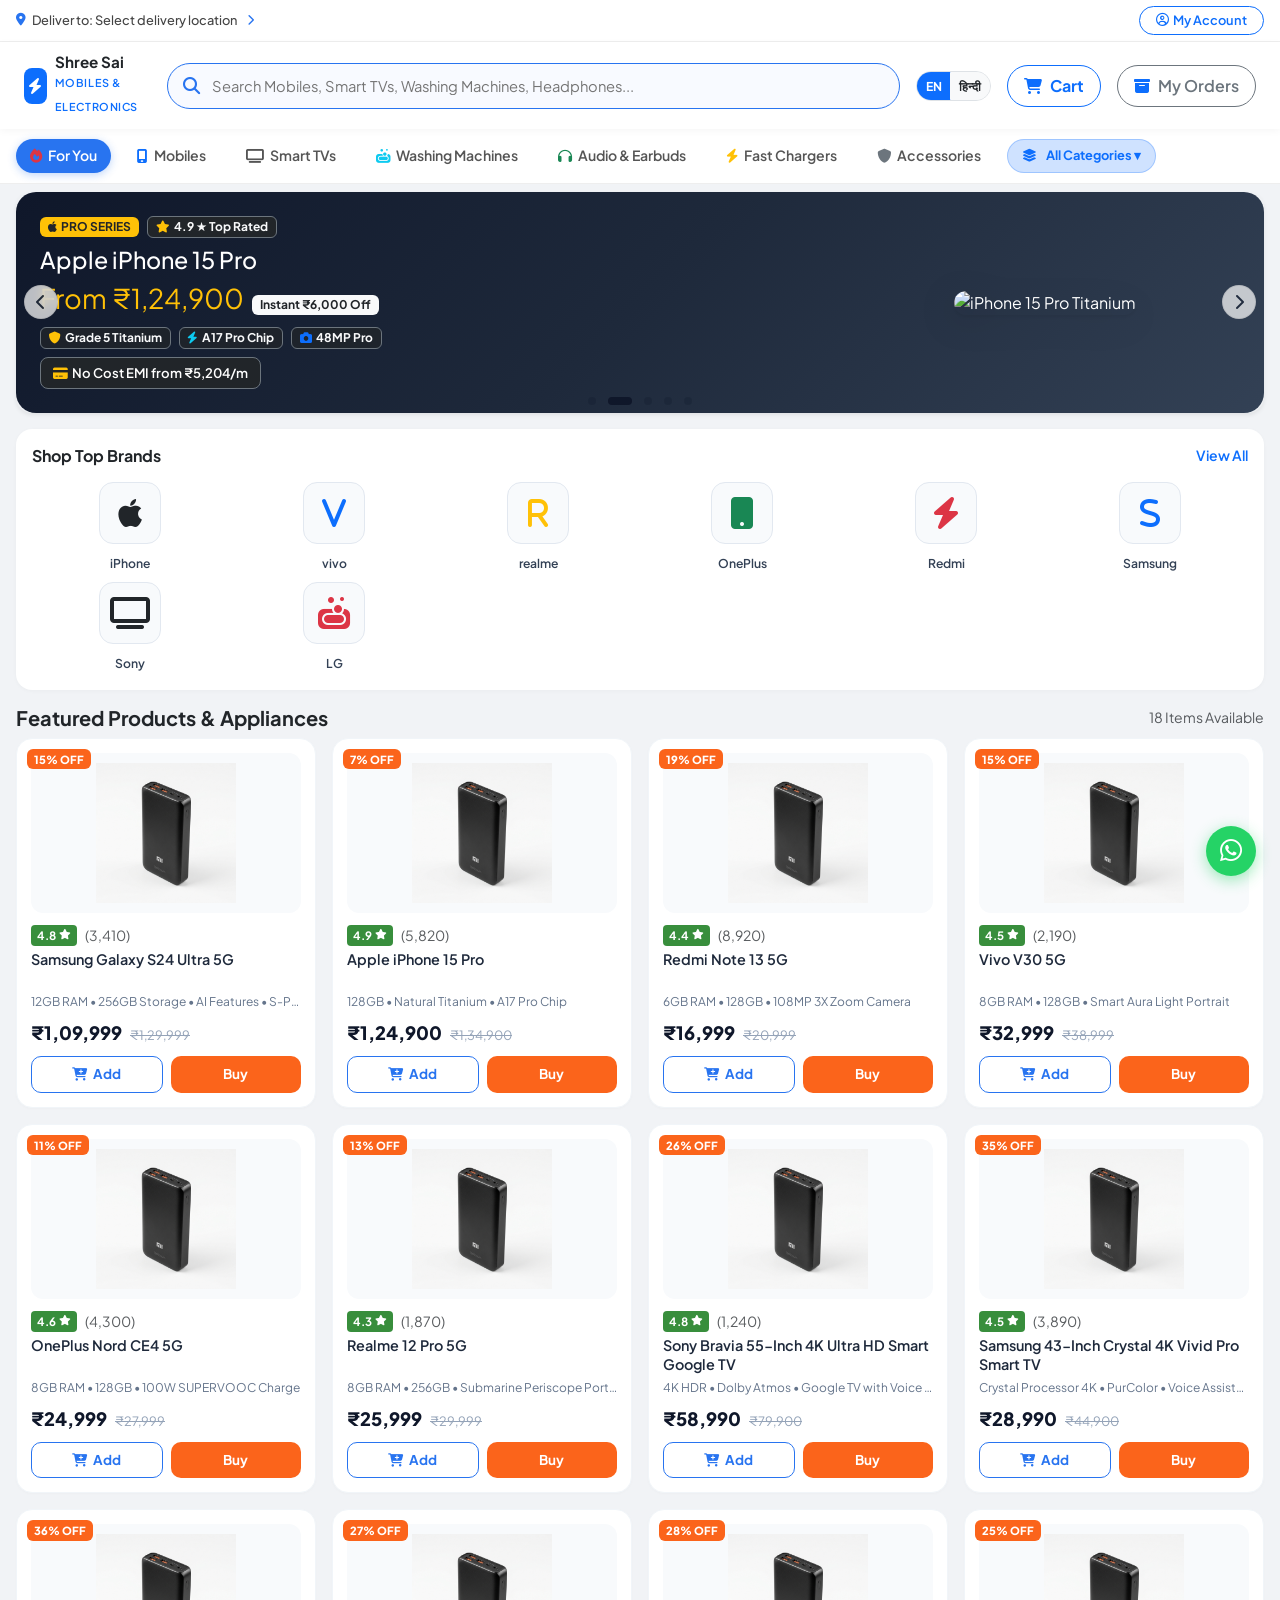
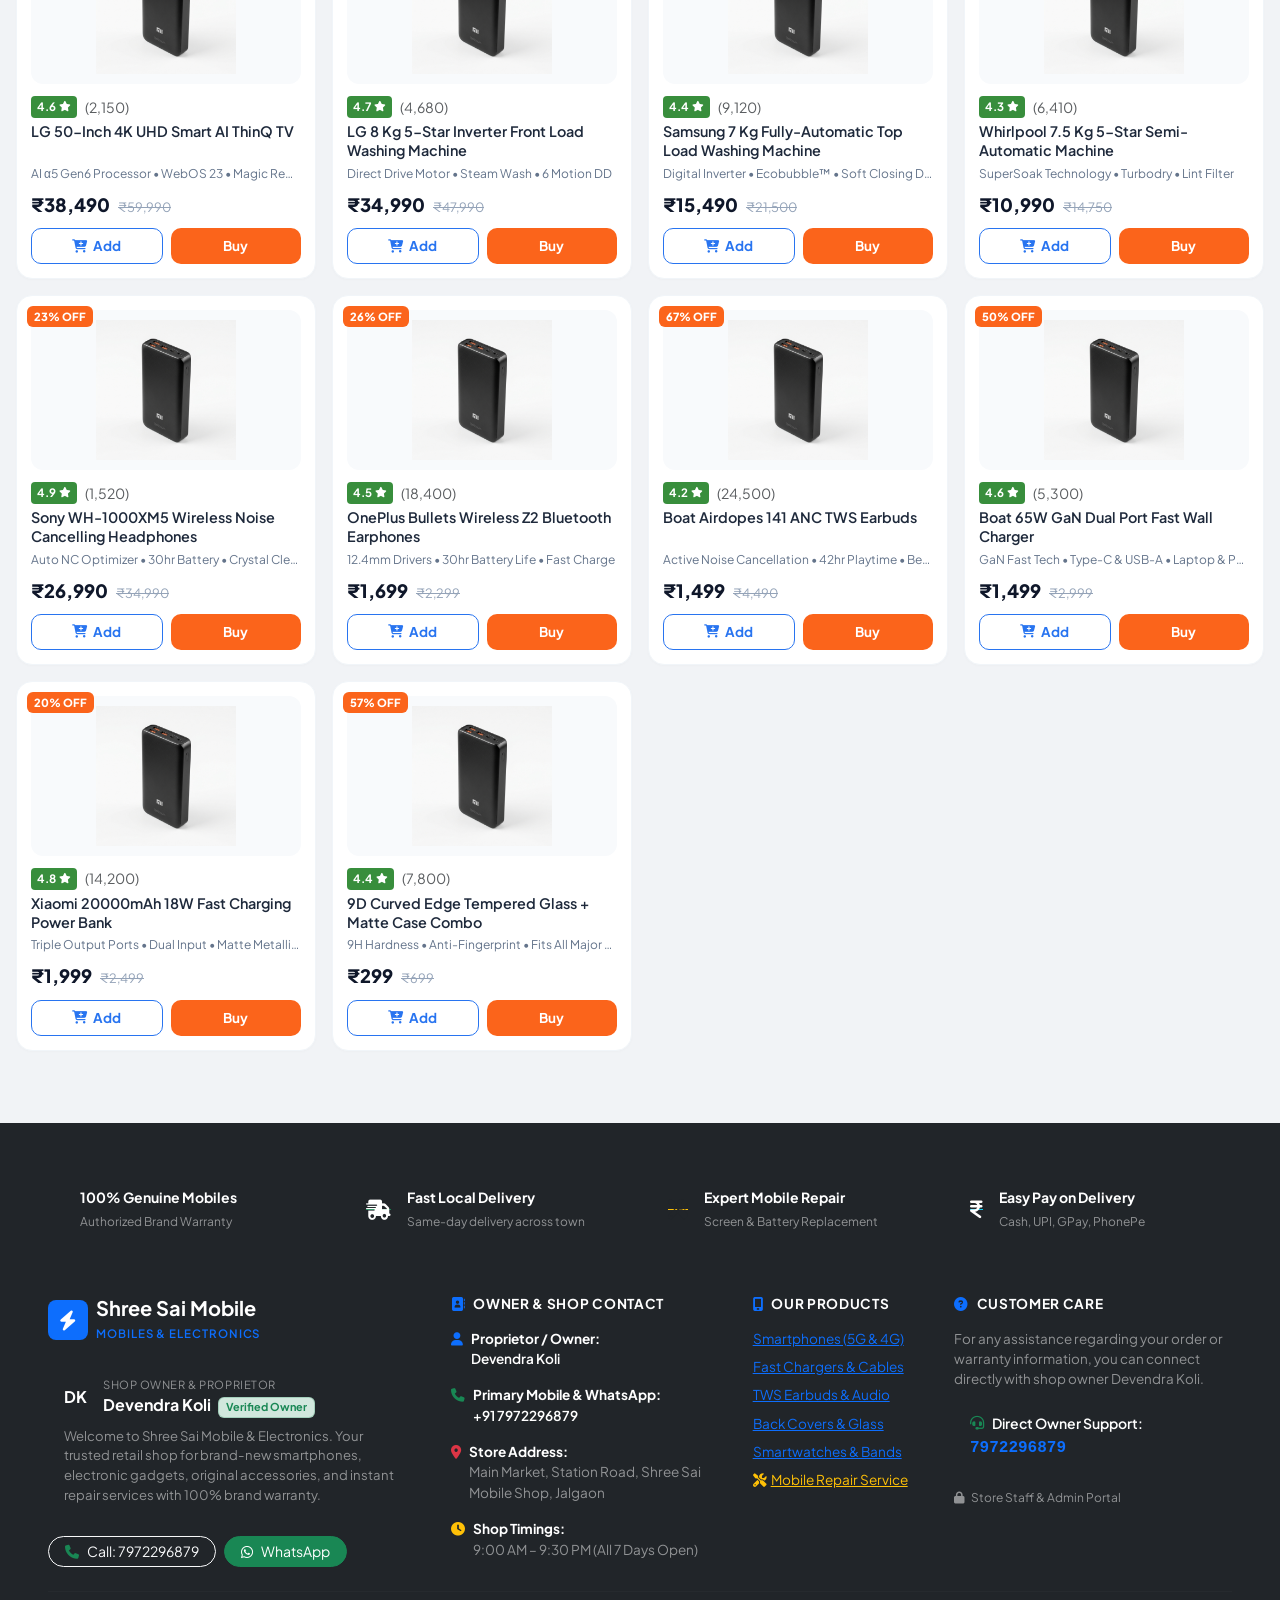
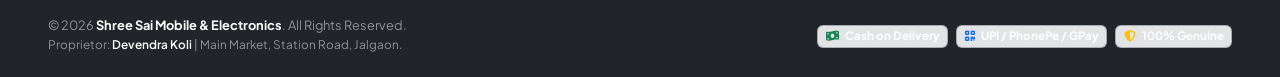
==== commit 2bf9b307: "feat: simplified payment modal, automatic printable customer receipt, and my orders history" ====
--- a/index.html
+++ b/index.html
@@ -94,6 +94,13 @@
                     <i class="fa-solid fa-cart-shopping"></i>
                     <span class="d-none d-md-inline fw-bold" data-i18n="cartNav">Cart</span>
                     <span class="badge bg-danger rounded-pill cart-count-badge" style="display: none;">0</span>
+                </button>
+
+                <!-- My Orders Trigger Button -->
+                <button class="btn btn-outline-secondary rounded-pill px-2 px-sm-3 py-2 d-flex align-items-center gap-2 position-relative" onclick="openMyOrdersModal()" style="flex-shrink: 0;" title="My Orders / मेरे ऑर्डर्स">
+                    <i class="fa-solid fa-box-archive text-primary"></i>
+                    <span class="d-none d-md-inline fw-semibold" data-i18n="myOrdersNav">My Orders</span>
+                    <span class="badge bg-primary rounded-pill my-orders-badge" id="myOrdersNavBadge" style="display: none;">0</span>
                 </button>
 
             </div>
@@ -1229,18 +1236,21 @@
     <!-- ==========================================================
          Interactive UPI Online Payment & QR Scanner Modal
          ========================================================== -->
+    <!-- ==========================================================
+         Simplified Online Payment & QR Scanner Modal
+         ========================================================== -->
     <div class="modal fade" id="upiPaymentModal" tabindex="-1" aria-labelledby="upiPaymentModalLabel" aria-hidden="true" data-bs-backdrop="static">
         <div class="modal-dialog modal-lg modal-dialog-centered">
             <div class="modal-content border-0 shadow-lg rounded-4 overflow-hidden">
-                <!-- Header with PhonePe & GPay Icons -->
-                <div class="modal-header text-white border-0 py-2 py-md-3 px-3 px-md-4" style="background: linear-gradient(135deg, #5f259f 0%, #1a73e8 100%);">
+                <!-- Header with Clean Gradient & Owner Info -->
+                <div class="modal-header text-white border-0 py-3 px-3 px-md-4" style="background: linear-gradient(135deg, #1e3a8a 0%, #2563eb 100%);">
                     <div class="d-flex align-items-center gap-2">
-                        <div class="rounded-circle bg-white text-dark d-flex align-items-center justify-content-center" style="width: 36px; height: 36px;">
-                            <i class="fa-solid fa-qrcode fa-lg text-primary"></i>
+                        <div class="rounded-circle bg-white text-primary d-flex align-items-center justify-content-center shadow-xs" style="width: 38px; height: 38px;">
+                            <i class="fa-solid fa-qrcode fa-lg"></i>
                         </div>
                         <div>
-                            <h5 class="modal-title fw-bold mb-0 text-white" id="upiPaymentModalLabel" data-i18n="upiModalTitle">Online Payment & QR Scanner</h5>
-                            <small class="text-white-50" style="font-size: 0.74rem;" data-i18n="upiModalSubtitle">PhonePe • Google Pay • Paytm • BHIM UPI</small>
+                            <h5 class="modal-title fw-bold mb-0 text-white" id="upiPaymentModalLabel" data-i18n="upiModalTitle">Instant Online Payment & QR Scanner</h5>
+                            <small class="text-white-50" style="font-size: 0.74rem;">Pay safely via PhonePe, Google Pay, Paytm, Card or UPI</small>
                         </div>
                     </div>
                     <button type="button" class="btn-close btn-close-white" data-bs-dismiss="modal" aria-label="Close"></button>
@@ -1248,123 +1258,300 @@
 
                 <div class="modal-body p-3 p-md-4">
                     <div class="row g-3 g-md-4 align-items-center">
-                        <!-- LEFT COLUMN: Total Amount + Scanner QR Viewfinder -->
+                        <!-- LEFT COLUMN: Total Amount + High-Res QR Scanner Viewfinder -->
                         <div class="col-12 col-md-5 text-center border-end-md pe-md-4">
                             <!-- Amount Box -->
-                            <div class="p-2 p-md-3 rounded-4 mb-2 border text-center" style="background: #f8fafc;">
-                                <span class="text-muted small text-uppercase fw-semibold" style="letter-spacing: 0.05em; font-size: 0.72rem;" data-i18n="totalPayableLabel">Total Amount to Pay</span>
+                            <div class="p-3 rounded-4 mb-2 border text-center" style="background: #f8fafc;">
+                                <span class="text-muted small text-uppercase fw-semibold" style="letter-spacing: 0.05em; font-size: 0.72rem;" data-i18n="totalPayableLabel">Total Amount to Pay:</span>
                                 <div class="fs-2 fw-extrabold text-primary lh-1 my-1" id="upiPayableAmount">₹0</div>
                                 <div class="small text-muted font-monospace" style="font-size: 0.75rem;" id="upiOrderIdDisplay">Order ID: ORD-000000</div>
                             </div>
 
                             <!-- The Scanner Frame with dynamic QR Code -->
                             <div class="my-2">
-                                <div class="scanner-viewfinder shadow-sm border">
-                                    <!-- 4 Corner Viewfinder Reticles -->
+                                <div class="scanner-viewfinder shadow-sm border mx-auto">
                                     <div class="scanner-corner top-left"></div>
                                     <div class="scanner-corner top-right"></div>
                                     <div class="scanner-corner bottom-left"></div>
                                     <div class="scanner-corner bottom-right"></div>
-
-                                    <!-- Animated Laser Scan Line -->
                                     <div class="scanner-scan-line"></div>
-
-                                    <!-- Dynamic QR Code Image -->
                                     <img id="upiQrCodeImg" src="" alt="UPI Payment QR Code" class="upi-qr-image mx-auto">
                                 </div>
                                 <div class="mt-2 text-muted small fw-semibold" style="font-size: 0.76rem;" data-i18n="scanQrInstruction">
-                                    <i class="fa-solid fa-camera text-primary me-1"></i> Open PhonePe, Google Pay or Paytm &amp; Scan QR to Pay
-                                </div>
-                            </div>
-                        </div>
-
-                        <!-- RIGHT COLUMN: Verified Merchant, App Buttons, UPI Pill, UTR & Actions -->
+                                    <i class="fa-solid fa-camera text-primary me-1"></i> Open PhonePe, Google Pay or Paytm &amp; Scan QR Code to Pay
+                                </div>
+                            </div>
+                        </div>
+
+                        <!-- RIGHT COLUMN: Owner / Verified Merchant Name, 1-Tap Apps, Other Modes & Pay Done Button -->
                         <div class="col-12 col-md-7 text-start ps-md-3">
-                            <!-- Shop & Payee Info Bar -->
-                            <div class="d-flex justify-content-between align-items-center bg-light p-2 px-3 rounded-3 mb-2 border text-start">
-                                <div>
-                                    <span class="text-muted small" style="font-size: 0.7rem;" data-i18n="verifiedMerchantLabel">Verified Merchant:</span>
-                                    <div class="fw-bold text-dark small" id="upiPayeeNameDisplay">Devendra Koli (Shree Sai Mobile)</div>
-                                </div>
-                                <div class="text-end">
-                                    <span class="badge bg-success-subtle text-success border border-success-subtle" style="font-size: 0.7rem;">
-                                        <i class="fa-solid fa-shield-check me-1"></i> Verified UPI
+                            <!-- Shop & Payee Info Bar (Prominently displayed) -->
+                            <div class="bg-light p-3 rounded-3 mb-3 border text-start">
+                                <div class="d-flex justify-content-between align-items-center mb-1">
+                                    <span class="text-muted small fw-semibold" style="font-size: 0.72rem;" data-i18n="verifiedMerchantLabel">Verified Merchant & Shop Owner:</span>
+                                    <span class="badge bg-success-subtle text-success border border-success-subtle" style="font-size: 0.72rem;">
+                                        <i class="fa-solid fa-shield-check me-1"></i> Verified Store
                                     </span>
                                 </div>
+                                <div class="fw-bold text-dark fs-6" id="upiPayeeNameDisplay">Devendra Koli – Shree Sai Mobile</div>
+                                <small class="text-muted d-block" style="font-size: 0.74rem;">Main Market, Station Road, Jalgaon | Contact: +91 7972296879</small>
                             </div>
 
                             <!-- Mobile 1-Tap App Payment Buttons (for customers on smartphone) -->
-                            <div class="mb-2">
+                            <div class="mb-3">
                                 <div class="small text-muted mb-1 text-start fw-semibold" style="font-size: 0.76rem;" data-i18n="orPayWithAppsLabel">
                                     <i class="fa-solid fa-mobile-screen-button me-1"></i> Or tap directly to pay on this phone:
                                 </div>
                                 <div class="row g-2">
                                     <div class="col-6">
-                                        <button type="button" id="upiBtnPhonePe" class="btn btn-upi-app btn-upi-phonepe w-100 py-1" onclick="payWithUpi('phonepe')">
+                                        <button type="button" id="upiBtnPhonePe" class="btn btn-upi-app btn-upi-phonepe w-100 py-2 fw-semibold" onclick="payWithUpi('phonepe')">
                                             <i class="fa-solid fa-bolt"></i> <span data-i18n="btnPhonePeText">PhonePe</span>
                                         </button>
                                     </div>
                                     <div class="col-6">
-                                        <button type="button" id="upiBtnGPay" class="btn btn-upi-app btn-upi-gpay w-100 py-1" onclick="payWithUpi('gpay')">
+                                        <button type="button" id="upiBtnGPay" class="btn btn-upi-app btn-upi-gpay w-100 py-2 fw-semibold" onclick="payWithUpi('gpay')">
                                             <i class="fa-brands fa-google"></i> <span data-i18n="btnGPayText">Google Pay</span>
                                         </button>
                                     </div>
                                     <div class="col-6">
-                                        <button type="button" id="upiBtnPaytm" class="btn btn-upi-app btn-upi-paytm w-100 py-1" onclick="payWithUpi('paytm')">
+                                        <button type="button" id="upiBtnPaytm" class="btn btn-upi-app btn-upi-paytm w-100 py-2 fw-semibold" onclick="payWithUpi('paytm')">
                                             <i class="fa-solid fa-wallet"></i> <span data-i18n="btnPaytmText">Paytm</span>
                                         </button>
                                     </div>
                                     <div class="col-6">
-                                        <button type="button" id="upiBtnAny" class="btn btn-upi-app btn-upi-other w-100 py-1" onclick="payWithUpi('any')">
+                                        <button type="button" id="upiBtnAny" class="btn btn-upi-app btn-upi-other w-100 py-2 fw-semibold" onclick="payWithUpi('any')">
                                             <i class="fa-solid fa-qrcode"></i> <span data-i18n="btnAnyUpiText">Any UPI App</span>
                                         </button>
                                     </div>
                                 </div>
-                                <div class="mt-1 text-muted small" style="font-size: 0.7rem; line-height: 1.25;">
-                                    <i class="fa-solid fa-circle-info text-primary me-1"></i> 
-                                    <span>मोबाइल फोन में सीधे ऐप खुलेगा। कंप्यूटर पर हैं तो बाएँ दिया गया QR कोड स्कैन करें।</span>
-                                </div>
-                            </div>
-
-                            <!-- Copy UPI ID Pill -->
-                            <div class="upi-copy-pill d-flex justify-content-between align-items-center mb-2 py-1 px-3">
+                            </div>
+
+                            <!-- Other Payment Modes Accordion/Box -->
+                            <div class="p-2 px-3 bg-light rounded-3 border mb-3">
+                                <div class="d-flex justify-content-between align-items-center">
+                                    <span class="small fw-bold text-dark"><i class="fa-solid fa-credit-card text-primary me-1"></i> Other Payment Options:</span>
+                                    <span class="badge bg-secondary-subtle text-secondary small">Available</span>
+                                </div>
+                                <div class="d-flex gap-2 mt-2">
+                                    <button type="button" class="btn btn-sm btn-outline-secondary w-50 py-1" onclick="switchPaymentModeInModal('COD')">
+                                        <i class="fa-solid fa-truck-fast me-1"></i> Cash on Delivery
+                                    </button>
+                                    <button type="button" class="btn btn-sm btn-outline-secondary w-50 py-1" onclick="switchPaymentModeInModal('CARD')">
+                                        <i class="fa-solid fa-money-check-dollar me-1"></i> Card / Counter Pay
+                                    </button>
+                                </div>
+                            </div>
+
+                            <!-- Single Primary "Payment Complete • Confirm Order" Action Button -->
+                            <div class="d-grid">
+                                <button type="button" class="btn btn-success btn-lg py-3 fw-bold rounded-3 shadow-sm d-flex align-items-center justify-content-center gap-2" onclick="completeCustomerPayment()">
+                                    <i class="fa-solid fa-circle-check fa-lg"></i>
+                                    <span data-i18n="confirmPaymentDoneBtn">Payment Complete • Confirm Order</span>
+                                </button>
+                                <small class="text-muted text-center mt-2" style="font-size: 0.72rem;">
+                                    <i class="fa-solid fa-shield-halved text-success me-1"></i> 100% Secure &amp; Instant Verification
+                                </small>
+                            </div>
+                        </div>
+                    </div>
+                </div>
+            </div>
+        </div>
+    </div>
+
+    <!-- ==========================================================
+         Payment Success Celebration Popup Modal
+         ========================================================== -->
+    <div class="modal fade" id="paymentSuccessPopupModal" tabindex="-1" aria-hidden="true" data-bs-backdrop="static">
+        <div class="modal-dialog modal-dialog-centered" style="max-width: 420px;">
+            <div class="modal-content border-0 shadow-lg rounded-4 text-center p-4">
+                <div class="my-2">
+                    <div class="rounded-circle bg-success-subtle text-success mx-auto d-flex align-items-center justify-content-center shadow-sm" style="width: 76px; height: 76px;">
+                        <i class="fa-solid fa-circle-check fa-3x"></i>
+                    </div>
+                </div>
+                <h4 class="fw-bold text-dark mb-1" data-i18n="paymentSuccessTitle">Payment Successful! 🎉</h4>
+                <div class="text-success fw-bold fs-3 my-1" id="popupSuccessAmount">₹0</div>
+                <span class="badge bg-success-subtle text-success border border-success-subtle px-3 py-1 rounded-pill mb-2" id="popupSuccessOrderId">ORD-000000</span>
+                <p class="text-muted small mb-3">
+                    आपका भुगतान सफलतापूर्वक प्राप्त हो गया है! आपकी पक्की टैक्स इनवॉइस रसीद तैयार हो रही है...
+                </p>
+                <div class="d-flex align-items-center justify-content-center gap-2 text-primary small">
+                    <div class="spinner-border spinner-border-sm text-primary" role="status"></div>
+                    <span class="fw-semibold">Opening your printable receipt...</span>
+                </div>
+            </div>
+        </div>
+    </div>
+
+    <!-- ==========================================================
+         Official Customer Printable Tax Invoice & Receipt Modal
+         ========================================================== -->
+    <div class="modal fade" id="customerReceiptModal" tabindex="-1" aria-hidden="true">
+        <div class="modal-dialog modal-lg modal-dialog-centered modal-dialog-scrollable">
+            <div class="modal-content border-0 shadow-lg rounded-4">
+                <div class="modal-header border-bottom no-print px-4 py-3 bg-light">
+                    <div class="d-flex align-items-center gap-2">
+                        <i class="fa-solid fa-file-invoice-dollar text-success fa-xl"></i>
+                        <div>
+                            <h5 class="modal-title fw-bold text-dark mb-0">Customer Tax Invoice &amp; Payment Receipt</h5>
+                            <small class="text-muted">Download, print or view your official receipt</small>
+                        </div>
+                    </div>
+                    <button type="button" class="btn-close" data-bs-dismiss="modal" aria-label="Close"></button>
+                </div>
+                <div class="modal-body p-3 p-md-4" id="customerReceiptModalBody">
+                    <div id="customerReceiptPrintArea" class="bg-white p-3 p-md-4 border rounded-3 font-monospace">
+                        <!-- Shop Header -->
+                        <div class="text-center pb-3 border-bottom mb-3">
+                            <div class="d-flex justify-content-between align-items-start mb-2">
                                 <div class="text-start">
-                                    <small class="text-muted d-block" style="font-size: 0.68rem;">Shop UPI ID:</small>
-                                    <span class="font-monospace fw-bold text-dark small" id="upiIdDisplay">7972296879@ybl</span>
-                                </div>
-                                <button type="button" class="btn btn-sm btn-outline-primary rounded-pill px-3 py-1" onclick="copyShopUpiId()" style="font-size: 0.72rem;">
-                                    <i class="fa-regular fa-copy me-1"></i> <span id="copyUpiBtnText" data-i18n="copyUpiIdBtn">Copy UPI ID</span>
-                                </button>
-                            </div>
-
-                            <!-- Step 2: UTR / Reference Number & Confirm Order -->
-                            <div class="p-2 bg-light rounded-3 border text-start mb-2">
-                                <label class="form-label small fw-bold text-dark mb-1 d-flex align-items-center gap-1" style="font-size: 0.76rem;">
-                                    <i class="fa-solid fa-receipt text-success"></i>
-                                    <span data-i18n="step2UtrTitle">Step 2: Enter Transaction Details (After Payment)</span>
-                                </label>
-                                <input type="text" id="upiUtrNumberInput" class="form-control form-control-sm font-monospace mb-1" placeholder="Enter 12-Digit UPI Ref / UTR No..." data-i18n-placeholder="utrPlaceholder" maxlength="22">
-                                <small class="text-muted d-block" style="font-size: 0.68rem; line-height: 1.3;">
-                                    पेमेंट सफल होने के बाद PhonePe / Google Pay में दिखने वाला 12-अंकों का <strong>UTR / UPI Ref No.</strong> यहाँ डालें।
-                                </small>
-                            </div>
-
-                            <!-- Final Action Buttons -->
-                            <div class="d-grid gap-2">
-                                <button type="button" class="btn btn-success py-2 fw-bold rounded-3 shadow-sm d-flex align-items-center justify-content-center gap-2" onclick="confirmUpiPaymentSubmission()">
-                                    <i class="fa-solid fa-circle-check"></i> <span data-i18n="confirmUpiOrderBtn">I Have Paid • Confirm Order</span>
-                                </button>
-
-                                <button type="button" class="btn btn-outline-success py-1 fw-semibold rounded-3 d-flex align-items-center justify-content-center gap-2" onclick="sendUpiPaymentProofOnWhatsApp()" style="font-size: 0.85rem;">
-                                    <i class="fa-brands fa-whatsapp fa-lg"></i> <span data-i18n="sendReceiptWhatsappBtn">Send Payment Receipt on WhatsApp</span>
-                                </button>
-                            </div>
-                        </div>
+                                    <span class="receipt-stamp-paid" id="recStampBadge">
+                                        <i class="fa-solid fa-circle-check me-1"></i> ORDERED PLACED ON UPI
+                                    </span>
+                                </div>
+                                <div class="text-end">
+                                    <span class="badge bg-light text-dark border">ORIGINAL TAX INVOICE</span>
+                                </div>
+                            </div>
+                            <h4 class="fw-bold text-dark mb-1 font-sans-serif" style="letter-spacing: 0.5px;">SHREE SAI MOBILE &amp; ELECTRONICS</h4>
+                            <div class="small text-muted mb-1">Smartphones • 4K TVs • Washing Machines • Fast Chargers &amp; Accessories</div>
+                            <div class="small text-dark fw-semibold">Main Market, Station Road, Jalgaon - 425001 (Maharashtra)</div>
+                            <div class="small text-dark"><strong>Proprietor:</strong> Devendra Koli | <strong>Mo:</strong> +91 7972296879</div>
+                            <div class="small mt-1">
+                                <span class="badge bg-light text-dark border">GSTIN: 27AABCS1429B1Z8</span>
+                                <span class="badge bg-light text-dark border ms-1">State Code: 27 (Maharashtra)</span>
+                            </div>
+                        </div>
+
+                        <!-- Meta & Customer Details -->
+                        <div class="row g-2 mb-3 pb-2 border-bottom small">
+                            <div class="col-6">
+                                <div><strong>Invoice / Receipt No:</strong> <span id="recInvoiceNumber" class="text-primary fw-bold">SSM-REC-2026-1001</span></div>
+                                <div><strong>Order ID:</strong> <span id="recOrderId" class="fw-bold">ORD-270736</span></div>
+                                <div><strong>Date &amp; Time:</strong> <span id="recDateTime">-</span></div>
+                            </div>
+                            <div class="col-6 text-end">
+                                <div><strong>Customer Name:</strong> <span id="recCustomerName" class="fw-bold">-</span></div>
+                                <div><strong>Mobile No:</strong> <span id="recCustomerPhone">-</span></div>
+                                <div><strong>Delivery Address:</strong> <span id="recCustomerAddress" class="text-truncate d-inline-block" style="max-width: 220px;">-</span></div>
+                                <div><strong>Payment Mode:</strong> <span class="badge bg-success-subtle text-success border border-success-subtle fw-bold" id="recPaymentMode">Paid Online via UPI</span></div>
+                            </div>
+                        </div>
+
+                        <!-- Items Table -->
+                        <div class="table-responsive mb-3">
+                            <table class="table table-sm table-bordered align-middle mb-0" style="font-size: 0.85rem;">
+                                <thead class="table-light text-center">
+                                    <tr>
+                                        <th style="width: 35px;">#</th>
+                                        <th>Item Description</th>
+                                        <th style="width: 50px;">Qty</th>
+                                        <th class="text-end">Rate (₹)</th>
+                                        <th class="text-end">Taxable (₹)</th>
+                                        <th class="text-end">GST (18%)</th>
+                                        <th class="text-end">Total (₹)</th>
+                                    </tr>
+                                </thead>
+                                <tbody id="recItemsTableBody">
+                                    <!-- Populated dynamically via JS -->
+                                </tbody>
+                            </table>
+                        </div>
+
+                        <!-- Totals & Terms -->
+                        <div class="row g-3 mb-3">
+                            <div class="col-7">
+                                <div class="p-2 bg-light rounded border small">
+                                    <strong>Terms &amp; Warranty Declaration:</strong>
+                                    <ul class="mb-0 ps-3 mt-1" style="font-size: 0.74rem;">
+                                        <li>1-Year Official Manufacturer Brand Warranty on all electronics.</li>
+                                        <li>Same-day dispatch for verified orders.</li>
+                                        <li>Direct shop owner support: Devendra Koli (+91 7972296879).</li>
+                                    </ul>
+                                </div>
+                            </div>
+                            <div class="col-5">
+                                <div class="d-flex justify-content-between small mb-1">
+                                    <span>Taxable Amount:</span>
+                                    <span id="recTaxableAmount">₹0.00</span>
+                                </div>
+                                <div class="d-flex justify-content-between small mb-1">
+                                    <span>CGST (9%):</span>
+                                    <span id="recCgstAmount">₹0.00</span>
+                                </div>
+                                <div class="d-flex justify-content-between small mb-1">
+                                    <span>SGST (9%):</span>
+                                    <span id="recSgstAmount">₹0.00</span>
+                                </div>
+                                <hr class="my-1">
+                                <div class="d-flex justify-content-between fw-bold fs-6 text-dark">
+                                    <span>Total Paid:</span>
+                                    <span id="recGrandTotal" class="text-success fs-5">₹0</span>
+                                </div>
+                            </div>
+                        </div>
+
+                        <!-- Footer Sign & Greeting -->
+                        <div class="d-flex justify-content-between align-items-end pt-2 border-top small">
+                            <div>
+                                <div class="text-muted" style="font-size: 0.74rem;">Payment Reference: UPI Auto-Verified</div>
+                                <strong>Thank you for choosing Shree Sai Mobile! Visit Again! 🙏</strong>
+                            </div>
+                            <div class="text-center">
+                                <div class="mb-2">________________________</div>
+                                <strong>Authorized Signatory</strong>
+                            </div>
+                        </div>
+                    </div>
+                </div>
+                <div class="modal-footer border-top no-print px-4 py-3 d-flex justify-content-between">
+                    <button type="button" class="btn btn-light border" data-bs-dismiss="modal">
+                        Close
+                    </button>
+                    <div class="d-flex gap-2">
+                        <button type="button" class="btn btn-outline-success fw-bold" onclick="sendCustomerReceiptWhatsApp()">
+                            <i class="fa-brands fa-whatsapp me-1"></i> WhatsApp Receipt
+                        </button>
+                        <button type="button" class="btn btn-primary fw-bold px-4 shadow-sm" onclick="printCustomerReceipt()">
+                            <i class="fa-solid fa-print me-1"></i> Download / Print Receipt (PDF)
+                        </button>
                     </div>
                 </div>
             </div>
         </div>
     </div>
+
+    <!-- ==========================================================
+         Customer "My Orders" History Modal
+         ========================================================== -->
+    <div class="modal fade" id="myOrdersModal" tabindex="-1" aria-hidden="true">
+        <div class="modal-dialog modal-lg modal-dialog-centered modal-dialog-scrollable">
+            <div class="modal-content border-0 shadow-lg rounded-4">
+                <div class="modal-header border-bottom px-4 py-3 bg-light">
+                    <div class="d-flex align-items-center gap-2">
+                        <div class="rounded-circle bg-primary text-white d-flex align-items-center justify-content-center shadow-xs" style="width: 36px; height: 36px;">
+                            <i class="fa-solid fa-box-archive"></i>
+                        </div>
+                        <div>
+                            <h5 class="modal-title fw-bold text-dark mb-0" data-i18n="myOrdersTitle">My Orders &amp; Purchase History</h5>
+                            <small class="text-muted" data-i18n="myOrdersSubtitle">View all past orders placed online via UPI / COD</small>
+                        </div>
+                    </div>
+                    <button type="button" class="btn-close" data-bs-dismiss="modal" aria-label="Close"></button>
+                </div>
+                <div class="modal-body p-3 p-md-4">
+                    <div id="myOrdersListContainer">
+                        <!-- Populated dynamically via JS -->
+                    </div>
+                </div>
+                <div class="modal-footer border-top px-4 py-2">
+                    <button type="button" class="btn btn-light border" data-bs-dismiss="modal">Close</button>
+                </div>
+            </div>
+        </div>
+    </div>
+
 
     <!-- Customer Profile / About Details Modal -->
     <div class="modal fade" id="customerProfileModal" tabindex="-1" aria-labelledby="customerProfileModalLabel" aria-hidden="true">
--- a/css/store.css
+++ b/css/store.css
@@ -808,3 +808,88 @@
     transform: translateX(3px);
 }
 
+/* ==========================================================
+   Customer Printable Receipt & My Orders Styles
+   ========================================================== */
+.order-history-card {
+    border: 1px solid #e2e8f0;
+    border-radius: 14px;
+    background: #ffffff;
+    transition: all 0.2s ease-in-out;
+}
+.order-history-card:hover {
+    box-shadow: 0 8px 24px rgba(0, 0, 0, 0.06);
+    border-color: #3b82f6;
+}
+
+.receipt-stamp-paid {
+    display: inline-block;
+    padding: 4px 12px;
+    border: 2px solid #16a34a;
+    border-radius: 6px;
+    color: #16a34a;
+    font-weight: 800;
+    letter-spacing: 1px;
+    text-transform: uppercase;
+    font-size: 0.75rem;
+    transform: rotate(-3deg);
+}
+
+@media print {
+    body, html {
+        visibility: hidden !important;
+        overflow: visible !important;
+        height: auto !important;
+        background: #ffffff !important;
+    }
+    body * {
+        visibility: hidden !important;
+    }
+    .modal, .modal-dialog, .modal-content, .modal-body {
+        position: static !important;
+        overflow: visible !important;
+        margin: 0 !important;
+        padding: 0 !important;
+        border: none !important;
+        box-shadow: none !important;
+        max-width: 100% !important;
+        transform: none !important;
+    }
+    #customerReceiptModal {
+        display: block !important;
+        position: static !important;
+    }
+    #customerReceiptPrintArea,
+    #customerReceiptPrintArea * {
+        visibility: visible !important;
+    }
+    #customerReceiptPrintArea {
+        position: absolute !important;
+        left: 0 !important;
+        top: 0 !important;
+        width: 100% !important;
+        max-width: 100% !important;
+        margin: 0 !important;
+        padding: 20px !important;
+        border: 1px solid #ccc !important;
+        box-shadow: none !important;
+        background: #ffffff !important;
+        color: #000000 !important;
+    }
+    .no-print,
+    .modal-backdrop,
+    .modal-header,
+    .modal-footer,
+    .btn,
+    .btn-close,
+    .store-header,
+    .store-topbar,
+    .category-scroll-bar,
+    footer,
+    .whatsapp-float-btn {
+        display: none !important;
+        visibility: hidden !important;
+    }
+}
+
+
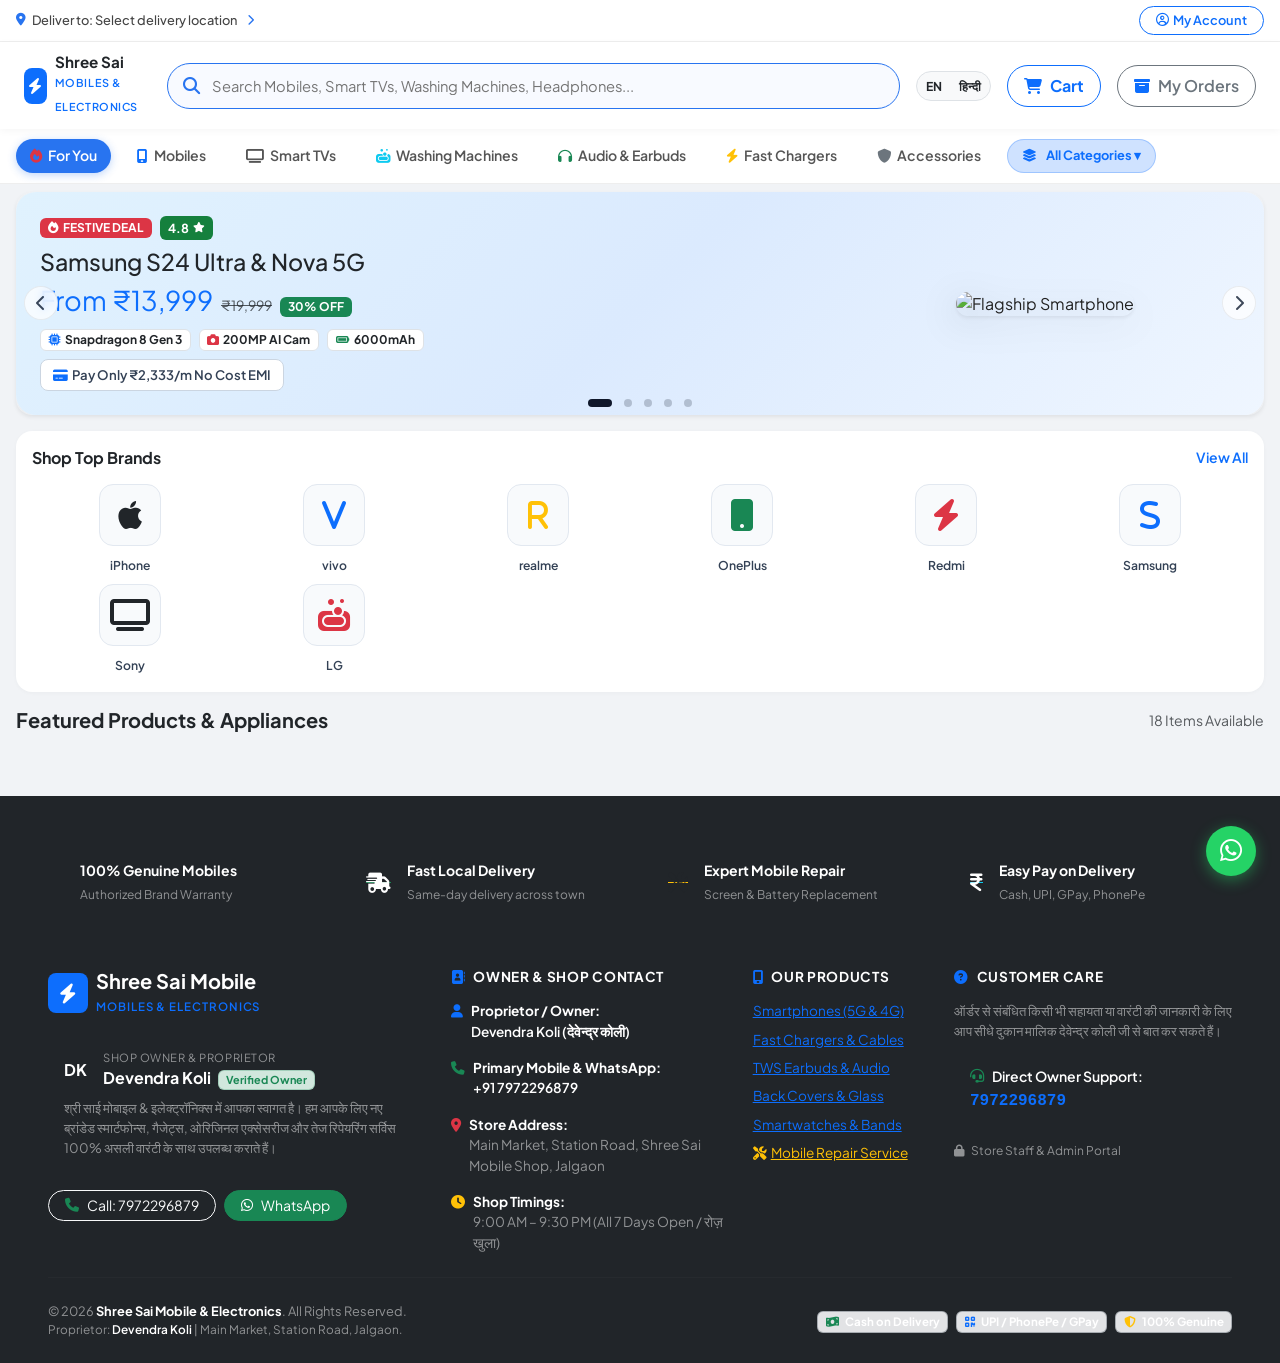
==== commit 3d3db2bc: "fix: populate POS stock picker with central products catalog and fix Netlify fallback" ====
--- a/index.html
+++ b/index.html
@@ -1790,11 +1790,14 @@
     <!-- Bootstrap 5.3 JS Bundle -->
     <script src="https://cdn.jsdelivr.net/npm/bootstrap@5.3.3/dist/js/bootstrap.bundle.min.js"></script>
 
+    <!-- Central Products & Stock Catalog -->
+    <script src="js/products-data.js?v=2.2"></script>
+
     <!-- Translations Dictionary -->
-    <script src="js/translations.js?v=2.1"></script>
+    <script src="js/translations.js?v=2.2"></script>
 
     <!-- Custom Storefront JS Logic -->
-    <script src="js/store.js?v=2.1"></script>
+    <script src="js/store.js?v=2.2"></script>
 
 </body>
 </html>
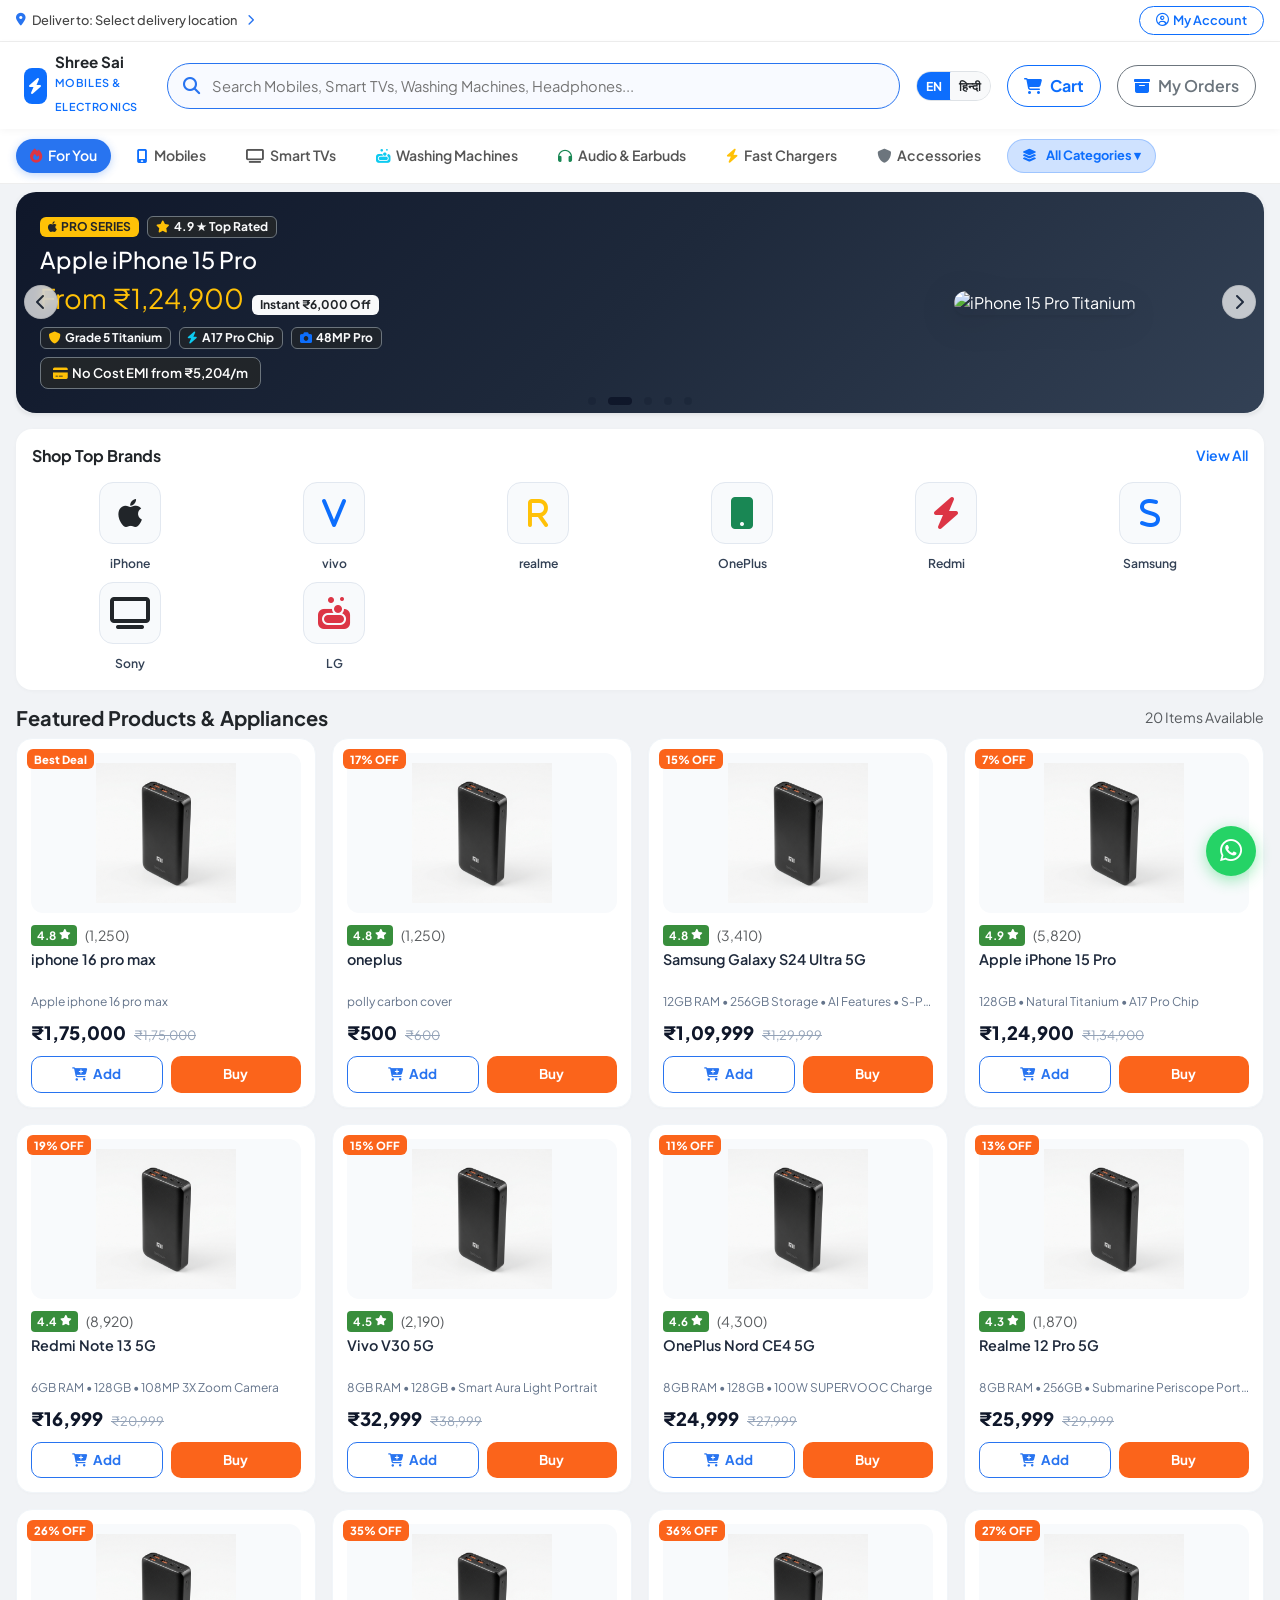
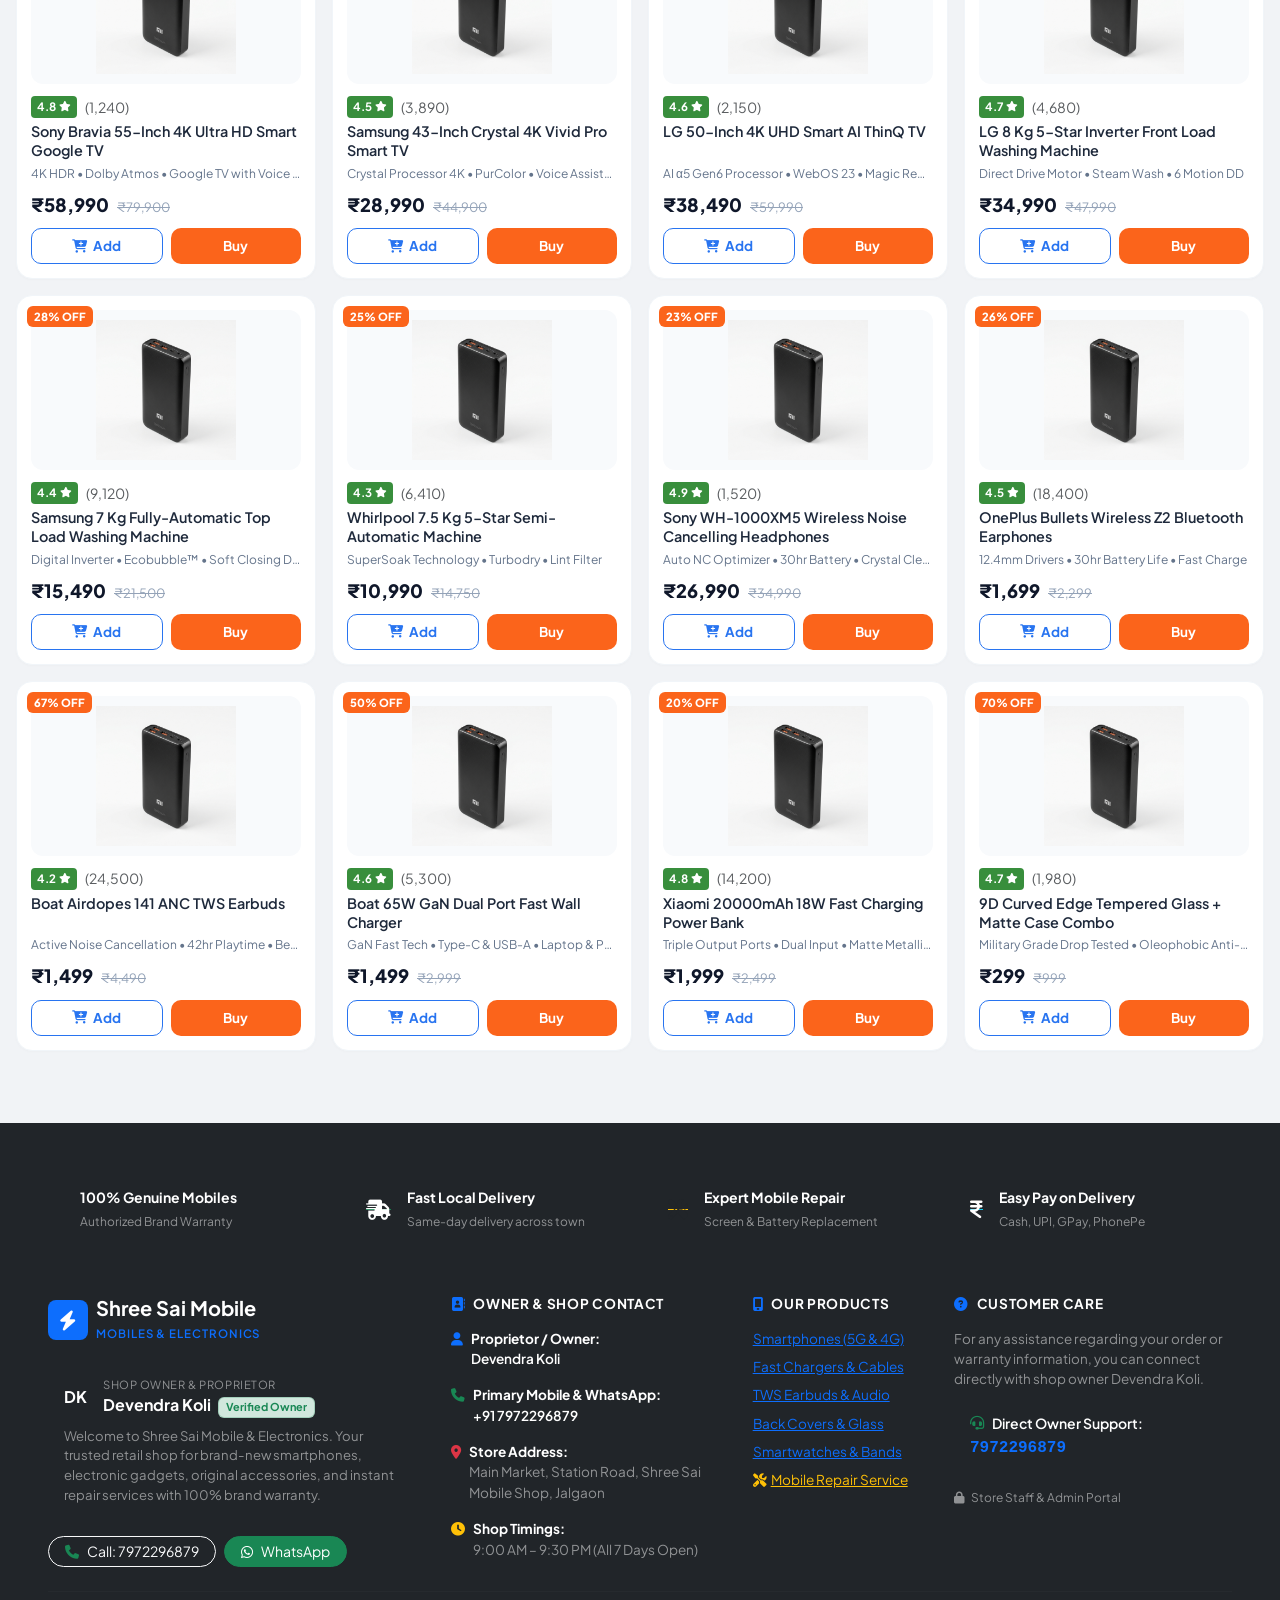
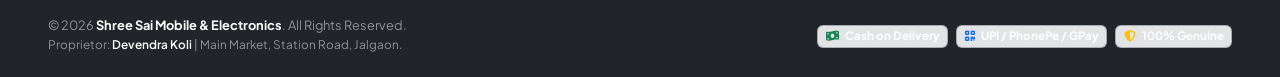
==== commit 7ad8a151: "fix(store): resolve defaultProductsData identifier collision syntax error to restore all products an" ====
--- a/index.html
+++ b/index.html
@@ -1791,13 +1791,13 @@
     <script src="https://cdn.jsdelivr.net/npm/bootstrap@5.3.3/dist/js/bootstrap.bundle.min.js"></script>
 
     <!-- Central Products & Stock Catalog -->
-    <script src="js/products-data.js?v=2.2"></script>
+    <script src="js/products-data.js?v=2.3"></script>
 
     <!-- Translations Dictionary -->
-    <script src="js/translations.js?v=2.2"></script>
+    <script src="js/translations.js?v=2.3"></script>
 
     <!-- Custom Storefront JS Logic -->
-    <script src="js/store.js?v=2.2"></script>
+    <script src="js/store.js?v=2.3"></script>
 
 </body>
 </html>
